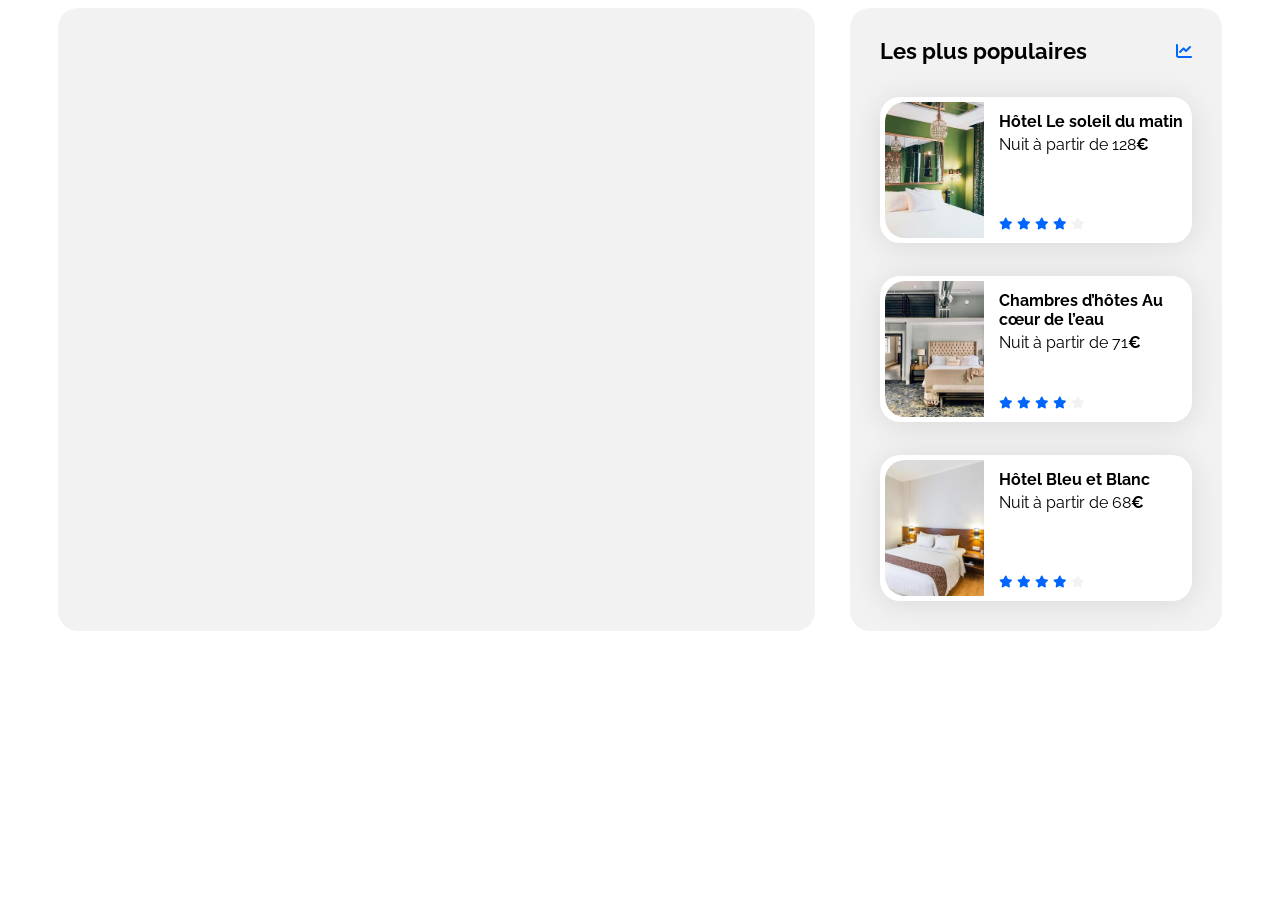
==== index.html @ 9520bedd "version_0 : fichiers de bases" ====
<!DOCTYPE html>
<html lang="fr">

<head>
    <meta charset="UTF-8">
    <meta name="viewport" content="width=device-width, initial-scale=1.0">
    <title>Booki</title>
    <link rel="preconnect" href="https://fonts.googleapis.com">
    <link rel="preconnect" href="https://fonts.gstatic.com" crossorigin>
    <link href="https://fonts.googleapis.com/css2?family=Raleway:wght@400;500;700&display=swap" rel="stylesheet">
    <link rel="stylesheet" href="https://cdnjs.cloudflare.com/ajax/libs/font-awesome/6.2.1/css/all.min.css"
        integrity="sha512-MV7K8+y+gLIBoVD59lQIYicR65iaqukzvf/nwasF0nqhPay5w/9lJmVM2hMDcnK1OnMGCdVK+iQrJ7lzPJQd1w=="
        crossorigin="anonymous" referrerpolicy="no-referrer" />
    <link rel="stylesheet" href="./css/style.css">
</head>

<body>
    <div class="main-container">
        <header></header>
        <main>
            <div class="hebergements-and-populaires">
                <section class="hebergements">

                </section>
                <section class="populaires">
                    <div class="populaires-title">
                        <h2 class="section-title">Les plus populaires</h2>
                        <i class="fa-solid fa-chart-line" aria-hidden="true"></i>
                    </div>
                    <div class="populaires-cards">
                        <a href="#">
                            <article class="card">
                                <img src="./images/hebergements/emile-guillemot.jpg" alt="Image de la chambre d'hôtel montrant un lit">
                                <div class="card-content">
                                    <div class="card-txt">
                                        <h3 class="card-title">Hôtel Le soleil du matin</h3>
                                        <p class="card-subtitle">Nuit à partir de 128<span class="euro">€</span></p>
                                    </div>
                                    <div class="card-rating">
                                        <i class="fa-xs fa-solid fa-star" aria-hidden="true"></i>
                                        <i class="fa-xs fa-solid fa-star" aria-hidden="true"></i>
                                        <i class="fa-xs fa-solid fa-star" aria-hidden="true"></i>
                                        <i class="fa-xs fa-solid fa-star" aria-hidden="true"></i>
                                        <i class="fa-xs fa-solid fa-star neutral-star" aria-hidden="true"></i>
                                        <span class="sr-only">Note de 4 sur 5</span>
                                    </div>
                                </div>
                            </article>
                        </a>
                        <a href="#">
                            <article class="card">
                                <img src="./images/hebergements/aw-creative.jpg" alt="Image de la chambre d'hôtel montrant un lit">
                                <div class="card-content">
                                    <div class="card-txt">
                                        <h3 class="card-title">Chambres d’hôtes Au cœur de l’eau</h3>
                                        <p class="card-subtitle">Nuit à partir de 71<span class="euro">€</span></p>
                                    </div>
                                    <div class="card-rating">
                                        <i class="fa-xs fa-solid fa-star" aria-hidden="true"></i>
                                        <i class="fa-xs fa-solid fa-star" aria-hidden="true"></i>
                                        <i class="fa-xs fa-solid fa-star" aria-hidden="true"></i>
                                        <i class="fa-xs fa-solid fa-star" aria-hidden="true"></i>
                                        <i class="fa-xs fa-solid fa-star neutral-star" aria-hidden="true"></i>
                                        <span class="sr-only">Note de 4 sur 5</span>
                                    </div>
                                </div>
                            </article>
                        </a>
                        <a href="#">
                            <article class="card">
                                <img src="./images/hebergements/febrian-zakaria2.jpg" alt="Image de la chambre d'hôtel montrant un lit">
                                <div class="card-content">
                                    <div class="card-txt">
                                        <h3 class="card-title">Hôtel Bleu et Blanc</h3>
                                        <p class="card-subtitle">Nuit à partir de 68<span class="euro">€</span></p>
                                    </div>
                                    <div class="card-rating">
                                        <i class="fa-xs fa-solid fa-star" aria-hidden="true"></i>
                                        <i class="fa-xs fa-solid fa-star" aria-hidden="true"></i>
                                        <i class="fa-xs fa-solid fa-star" aria-hidden="true"></i>
                                        <i class="fa-xs fa-solid fa-star" aria-hidden="true"></i>
                                        <i class="fa-xs fa-solid fa-star neutral-star" aria-hidden="true"></i>
                                        <span class="sr-only">Note de 4 sur 5</span>
                                    </div>
                                </div>
                            </article>
                        </a>
                    </div>
                </section>
            </div>
        </main>
        <footer></footer>
    </div>
</body>

</html>
---- css/style.css ----
/****** General ***********/
* {
    font-family: 'Raleway', sans-serif;
}

:root {
    --main-color: #0065FC;
    --main-bg-color: #F2F2F2;
    --filter-bg-color: #DEEBFF;
}

.fa-solid {
    color: var(--main-color);
}

body {
    display: flex;
    justify-content: center;
}

.main-container {
    width: 100%;
    max-width: 1440px;
    padding: 0 50px;
    box-sizing: border-box;
}

a {
    color: inherit;
    text-decoration: none;
}

.section-title {
    margin: 0;
    font-size: 22px;
}

.card {
    background-color: white;
    border-radius: 20px;
    padding: 5px;
    filter: drop-shadow(0px 3px 15px rgba(0, 0, 0, 0.1));
}

.card img {
    object-fit: cover;
}

.card-title {
    font-size: 16px;
}

.euro {
    font-weight: 700;
}

.neutral-star {
    color: var(--main-bg-color)
}

/****** Hebergements And Populaires ***********/
.hebergements-and-populaires {
    display: flex;
    justify-content: space-between;
}

.hebergements-and-populaires section {
    background-color: var(--main-bg-color);
    border-radius: 20px;
    padding: 30px;
    box-sizing: border-box;
}

/****** Hebergements ***********/
.hebergements {
    width: 65%;
}

/****** Populaires ***********/
.populaires {
    width: 32%;
}

.populaires-title {
    display: flex;
    justify-content: space-between;
    align-items: center;
}

.populaires-cards .card {
    display: flex;
    margin-top: 33px;
}

.populaires-cards img {
    width: 33%;
    height: 136px;
    border-top-left-radius: 20px;
    border-bottom-left-radius: 20px;
}

.populaires-cards .card-content {
    width: 67%;
    padding-left: 15px;
    display: flex;
    flex-direction: column;
    justify-content: space-between;
    box-sizing: border-box;
}

.populaires-cards .card-title {
    margin-top: 10px;
    margin-bottom: 4px;
}

.populaires-cards .card-subtitle {
    margin: 0;
}

.populaires-cards .card-rating {
    margin-bottom: 5px;
}




/* Le code ci-dessous correspond à la version responsive uniquement */

/****** Media queries ***********/
/* Medium devices (tablets, less/equal than 1024px) */
@media (max-width: 1024px) {
    .hebergements-and-populaires {
        flex-direction: column;
    }

    .hebergements {
        width: 100%;
    }

    .populaires {
        width: 100%;
        margin-top: 50px;
    }

    .populaires-cards {
        display: flex;
        flex-direction: row;
        justify-content: space-between;
    }

    .populaires-cards a {
        width: 30%;
    }

    .populaires-cards .card-title {
        font-size: 14px;
    }

    .populaires-cards .card-subtitle {
        font-size: 13px;
    }
}

/* Small devices (phones, less than 768px) */
@media (max-width: 767.98px) {
    /* ... */
}
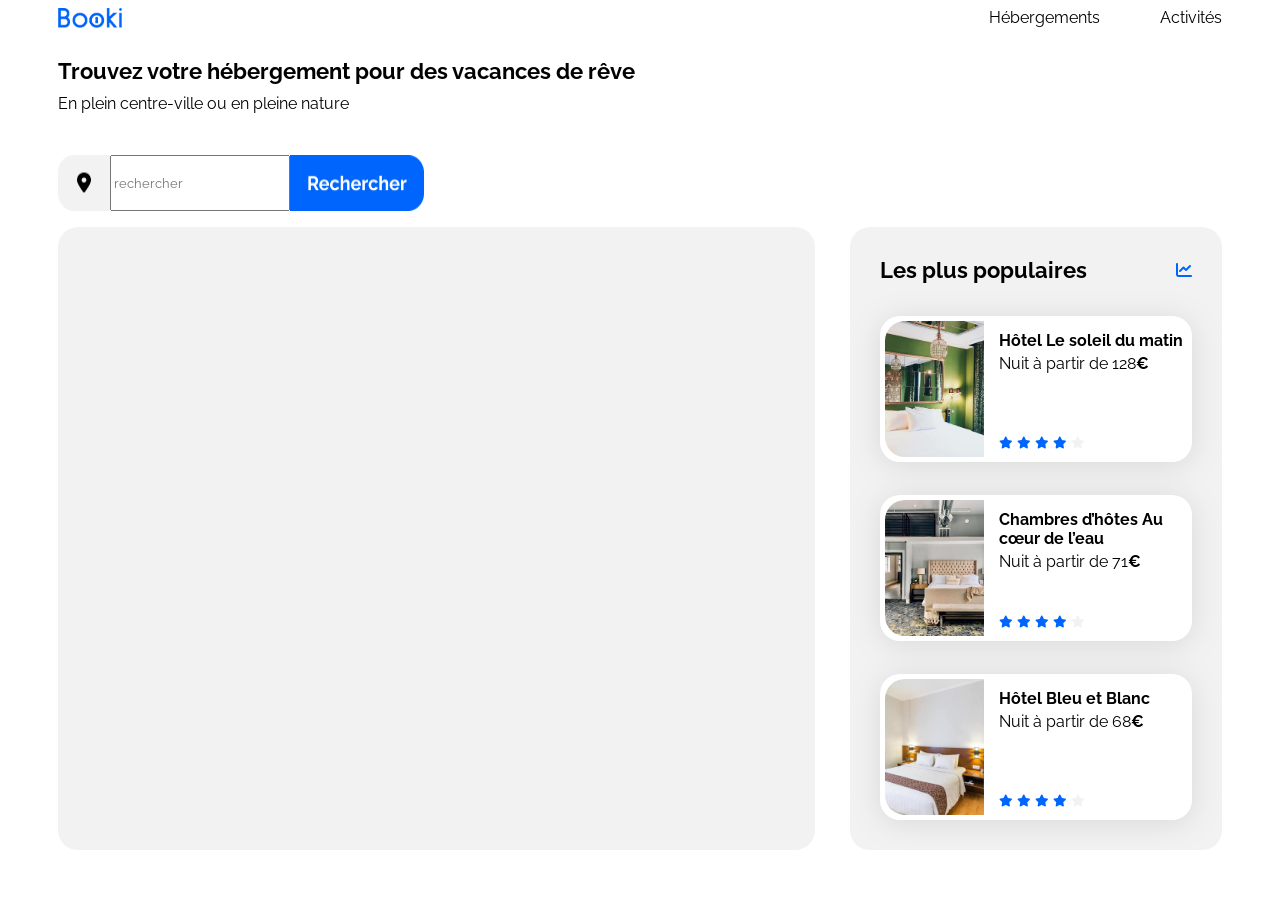
==== commit d1cd33e9: "Fin étape 4" ====
--- a/index.html
+++ b/index.html
@@ -16,7 +16,35 @@
 
 <body>
     <div class="main-container">
-        <header></header>
+        <header>
+            <div class="container_header">
+                <div class = "container_header_logo_text">
+                    <img src="images/logo/Booki.png" alt="logo_booki" class = "logo_header container_header" >
+                        <div class = "container_header_text">
+                            <h2 class = "header_title">
+                            <p class = "section-title">Trouvez votre hébergement pour des vacances de rêve</p>
+                            </h2>
+                            <p>En plein centre-ville ou en pleine nature</p>
+                        </div>
+                        <div>
+                             <form method="get" action="">
+                                <p class = "research_container">
+                                    <img src ="images/assets/Group 15.png" alt = "pin"><input type="text" name = "Localisation" placeholder="rechercher" class = "reseach_text"><img src ="images/assets/research_Desktop.png" alt = "research_desktop">
+                                </p>
+                            </form>
+                        </div>
+                </div>
+                <div class="container_header_button">
+                    <a href="Hébergements.html" class = "button_header">Hébergements</a>
+                    <a href="Activités.html" class = "button_header">Activités</a>
+                </div>
+            </div>
+            <div>
+
+
+            </div>
+            
+        </header>
         <main>
             <div class="hebergements-and-populaires">
                 <section class="hebergements">
--- a/css/style.css
+++ b/css/style.css
@@ -58,6 +58,63 @@
     color: var(--main-bg-color)
 }
 
+
+/****** Header ***********/
+
+.logo_header {
+  width: 4em;/* Taille logo*/
+}
+
+.container_header{
+    display: flex;
+    justify-content: space-between;
+}
+
+
+.container_header_logo_text{
+    display: flex;
+    flex-direction: column;
+    gap : 10px; /* écart */
+}
+
+.header_title{
+    margin-bottom: -6px; /* Réduire la marge*/
+}
+
+.reseach_text{
+    height: 50px;
+}
+
+.research_container{
+    display: flex;
+    align-content: center;
+}
+
+
+.container_header_text{
+    display: flex;
+    flex-direction: column;
+}
+
+.container_header_button{
+    display: flex;
+    gap: 60px; /* écart */
+}
+
+.button_header{
+    font-size: 1em; /* Taille police */
+}
+
+
+
+.button_header:hover{
+    text-decoration: overline;   /* surligne*/
+    text-decoration-thickness: 2px; /* taille de la ligne */
+    color: #0065FC; /* couleur */
+}
+
+
+
 /****** Hebergements And Populaires ***********/
 .hebergements-and-populaires {
     display: flex;
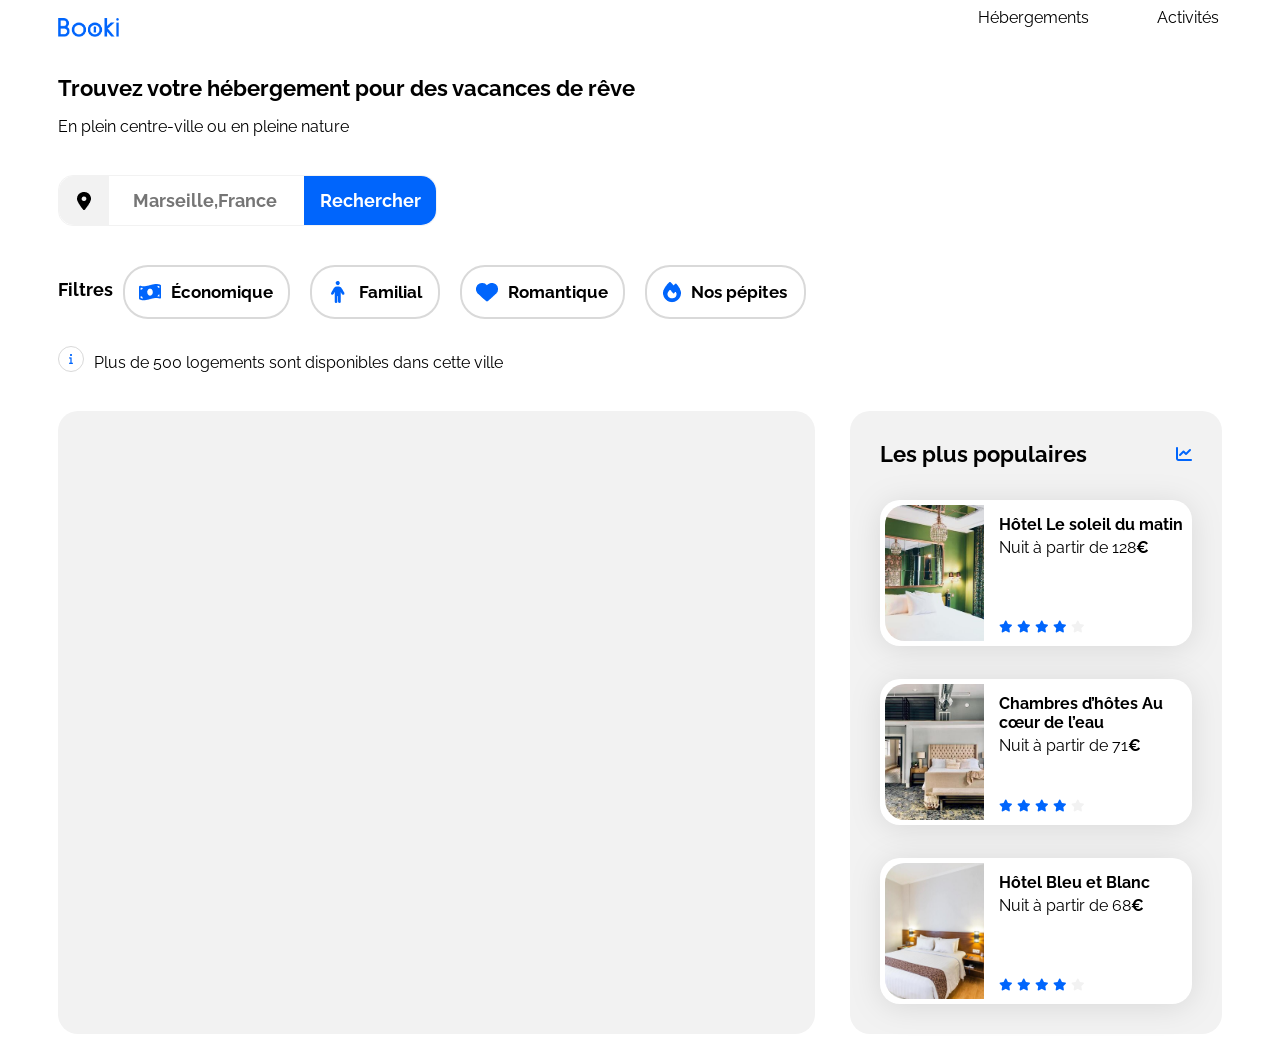
==== commit 736012a4: "Etape 5+ refait au propre" ====
--- a/index.html
+++ b/index.html
@@ -18,33 +18,65 @@
     <div class="main-container">
         <header>
             <div class="container_header">
-                <div class = "container_header_logo_text">
-                    <img src="images/logo/Booki.png" alt="logo_booki" class = "logo_header container_header" >
-                        <div class = "container_header_text">
-                            <h2 class = "header_title">
-                            <p class = "section-title">Trouvez votre hébergement pour des vacances de rêve</p>
-                            </h2>
-                            <p>En plein centre-ville ou en pleine nature</p>
-                        </div>
-                        <div>
-                             <form method="get" action="">
-                                <p class = "research_container">
-                                    <img src ="images/assets/Group 15.png" alt = "pin"><input type="text" name = "Localisation" placeholder="rechercher" class = "reseach_text"><img src ="images/assets/research_Desktop.png" alt = "research_desktop">
-                                </p>
-                            </form>
-                        </div>
+                <div class = "logo_container">
+                    <img src="images/logo/Booki.png" alt="logo_booki" class = "logo_header" > 
                 </div>
-                <div class="container_header_button">
+                <div class = "container_header_button">
                     <a href="Hébergements.html" class = "button_header">Hébergements</a>
                     <a href="Activités.html" class = "button_header">Activités</a>
                 </div>
             </div>
-            <div>
+        </header>
+        <infogroup class = "container_infogroup">
+            <div class ="container_headine">
+                <p class ="headline_title">Trouvez votre hébergement pour des vacances de rêve</p>
+                <p class = "headline_subtitle">En plein centre-ville ou en pleine nature</p>
+            </div>
+            <div class = "container_search_bar" >
+                <div class = "pin_map">
+                    <img src = "images/assets/Vector.png" alt ="pin">
+                </div>
+                <div>
+                    <form method="get" action="">
+                        <p >
+                            <input type="text" name = "Localisation" placeholder="Marseille,France" class = "research_container">
+                        </p>
+                    </form>
+                </div>
+                <div class = "research_button">
+                        <p class="research_button_text">Rechercher</p>
+                </div>
+
+            </div>
+            <div class = "container_filter_bar">
+                <p class="filter_text">Filtres</p>
+                <div class="filter_economic">
+                    <img src = "images/assets/Cash.png" alt = "Cash">
+                    <p class="filter_economic_text">Économique</p>
+                </div>
+                <div class="filter_family">
+                    <img src ="images/assets/Family.png" alt =Family>
+                    <p class="filter_family_text">Familial</p>
+                </div>
+                <div class="filter_romantic">
+                    <img src ="images/assets/Romantic.png" alt =Romantic>
+                    <p class="filter_romantic_text">Romantique</p>
+                </div>
+                <div class="filter_hype">
+                    <img src ="images/assets/Hype.png" alt =Hype>
+                    <p class="filter_hype_text">Nos pépites</p>
+                </div>
 
 
             </div>
-            
-        </header>
+            <div class="container_infobar">
+                <div class="border_info">
+                    <img src ="images/assets/Info.png" alt = "info" class = "border_info_I">
+                </div>
+                <p class="align_info_text">Plus de 500 logements sont disponibles dans cette ville</p>
+            </div>
+        </infogroup>
+
         <main>
             <div class="hebergements-and-populaires">
                 <section class="hebergements">
--- a/css/style.css
+++ b/css/style.css
@@ -1,6 +1,6 @@
 /****** General ***********/
 * {
-    font-family: 'Raleway', sans-serif;
+    font-family: 'Raleway', sans-serif ;
 }
 
 :root {
@@ -54,6 +54,7 @@
     font-weight: 700;
 }
 
+
 .neutral-star {
     color: var(--main-bg-color)
 }
@@ -61,9 +62,18 @@
 
 /****** Header ***********/
 
-.logo_header {
-  width: 4em;/* Taille logo*/
-}
+.logo_header {           /* Taille logo*/
+  width: 61.09px;
+  height: 19px;
+}
+
+.logo_container{
+
+    margin-top: 10px;
+    margin-right: 50px;
+    margin-bottom: 30px ;
+}
+
 
 .container_header{
     display: flex;
@@ -71,47 +81,285 @@
 }
 
 
-.container_header_logo_text{
-    display: flex;
-    flex-direction: column;
-    gap : 10px; /* écart */
-}
-
-.header_title{
-    margin-bottom: -6px; /* Réduire la marge*/
-}
-
-.reseach_text{
-    height: 50px;
-}
-
-.research_container{
-    display: flex;
-    align-content: center;
-}
-
-
-.container_header_text{
-    display: flex;
-    flex-direction: column;
-}
-
 .container_header_button{
     display: flex;
-    gap: 60px; /* écart */
+    width: 244px;
+    height: 35px;
+    gap : 68px; /* écart */
 }
 
 .button_header{
     font-size: 1em; /* Taille police */
 }
-
-
 
 .button_header:hover{
     text-decoration: overline;   /* surligne*/
     text-decoration-thickness: 2px; /* taille de la ligne */
     color: #0065FC; /* couleur */
 }
+
+
+/****** infogroup***********/
+
+.container_infogroup{
+    display: flex;
+    flex-direction: column;
+    height: 340px; /* changé pour correspondre à la maquette*/
+    gap :35px;
+}
+
+
+/****** infogroup_headline***********/
+
+.container_headine{
+    display: flex;
+    flex-direction: column;
+    gap : 8px
+}
+
+.headline_title{
+    font-size: 22px;
+    font-weight: bold;
+    margin-top: 4px;
+    margin-bottom: 4px;
+}
+.headline_subtitle{
+    font-size: 16px ;
+    margin-top: 4px;
+    margin-bottom: 4px;
+}
+
+/****** infogroup_search_bar***********/
+
+
+
+.container_search_bar{
+    display: flex;
+    justify-content: space-between;
+    align-items: center;
+    width: 377px;
+    height: 49px;
+    border-radius: 15px;
+    border: 1px solid #F2F2F2;
+}
+
+.pin_map{
+    display: flex;
+    justify-content: center;
+    align-items: center;
+    width: 50px;
+    height: 49px;
+    border-top-left-radius : 15px ;
+    border-bottom-left-radius: 15px;
+    background-color: #F2F2F2;
+}
+
+
+.research_button{
+    display: flex;
+    justify-content: center;
+    align-items: center;
+    width: 132px;
+    height: 49px;
+    border-top-right-radius: 15px;
+    border-bottom-right-radius: 15px;
+    background-color: #0065FC;
+    gap: 10px;
+}
+
+.research_button_text{
+    width: 100px;
+    height: 21px;
+    font-size: 18px;
+    font-weight: bold;
+    color: #FFFFFF;
+}
+
+.research_container{ /* Pour tout aligner*/
+    display: flex;
+    align-content: center;
+    width: 147px;
+    height: 21px;
+    font-size: 18px ;
+    font-weight: 700;
+    border: none;
+    outline: none;
+    box-shadow: none;
+}
+
+/****** infogroup_filter_bar***********/
+
+.container_filter_bar{
+    display: flex;
+    width: 758px;
+    height: 50px;
+
+}
+
+.filter_text{
+    font-size: 18px;
+    font-weight: 700;
+}
+
+
+/****** infogroup_eco_button***********/
+
+
+
+.filter_economic{
+    display: flex;
+    justify-content: center;
+    align-items: center;
+    height: 50px;
+    width: 173px;
+    border : 2px solid #D9D9D9;
+    margin-top: 4px;
+    margin-right: 10px;
+    margin-top: 4px;
+    margin-left: 10px;
+    border-radius: 25px;
+    gap: 10px;
+
+}
+
+.filter_economic:hover{
+    background-color: #DEEBFF;
+}
+
+.filter_economic_text{
+    height: 20px;
+    width: 103px;
+    font-size: 17px;
+    font-weight: 700;
+}
+
+
+/****** infogroup_family_button***********/
+
+
+
+.filter_family{
+    display: flex;
+    justify-content: center;
+    align-items: center;
+    height: 50px;
+    width: 134px;
+    border : 2px solid #D9D9D9;
+    margin-top: 4px;
+    margin-right: 10px;
+    margin-top: 4px;
+    margin-left: 10px;
+    border-radius: 25px;
+    gap: 10px;
+
+}
+
+.filter_family:hover{
+    background-color: #DEEBFF;
+}
+
+.filter_family_text{
+    height: 20px;
+    width: 64px;
+    font-size: 17px;
+    font-weight: 700;
+}
+
+
+/****** infogroup_Romantic_button***********/
+
+
+
+.filter_romantic{
+    display: flex;
+    justify-content: center;
+    align-items: center;
+    height: 50px;
+    width: 170px;
+    border : 2px solid #D9D9D9;
+    margin-top: 4px;
+    margin-right: 10px;
+    margin-top: 4px;
+    margin-left: 10px;
+    border-radius: 25px;
+    gap: 10px;
+
+}
+
+.filter_romantic:hover{
+    background-color: #DEEBFF;
+}
+
+.filter_romantic_text{
+    height: 20px;
+    width: 100px;
+    font-size: 17px;
+    font-weight: 700;
+}
+
+
+/****** infogroup_hype_button***********/
+
+
+.filter_hype{
+    display: flex;
+    justify-content: center;
+    align-items: center;
+    height: 50px;
+    width: 167px;
+    border : 2px solid #D9D9D9;
+    margin-top: 4px;
+    margin-right: 10px;
+    margin-top: 4px;
+    margin-left: 10px;
+    border-radius: 25px;
+    gap: 10px;
+
+}
+
+.filter_hype:hover{
+    background-color: #DEEBFF;
+}
+
+.filter_hype_text{
+    height: 20px;
+    width: 97px;
+    font-size: 17px;
+    font-weight: 700;
+}
+
+/****** infogroup_infobar***********/
+
+.container_infobar{
+    display: flex;
+    align-content: center;
+    height: 24px;
+    gap: 10px;
+}
+
+.border_info{
+    display: flex;
+    justify-content: center;
+    align-items: center;
+    height: 24px;
+    width: 24px;
+    border: 1px solid #D9D9D9 ;
+    border-radius : 50% ;
+    color: #0065FC;
+}
+
+.border_info_I{
+    display: flex;
+    height: 10px;
+    width: 4px;
+}
+
+.align_info_text{
+    display: flex;
+    align-items: center;
+    font-size: 16px;
+}
+
 
 
 
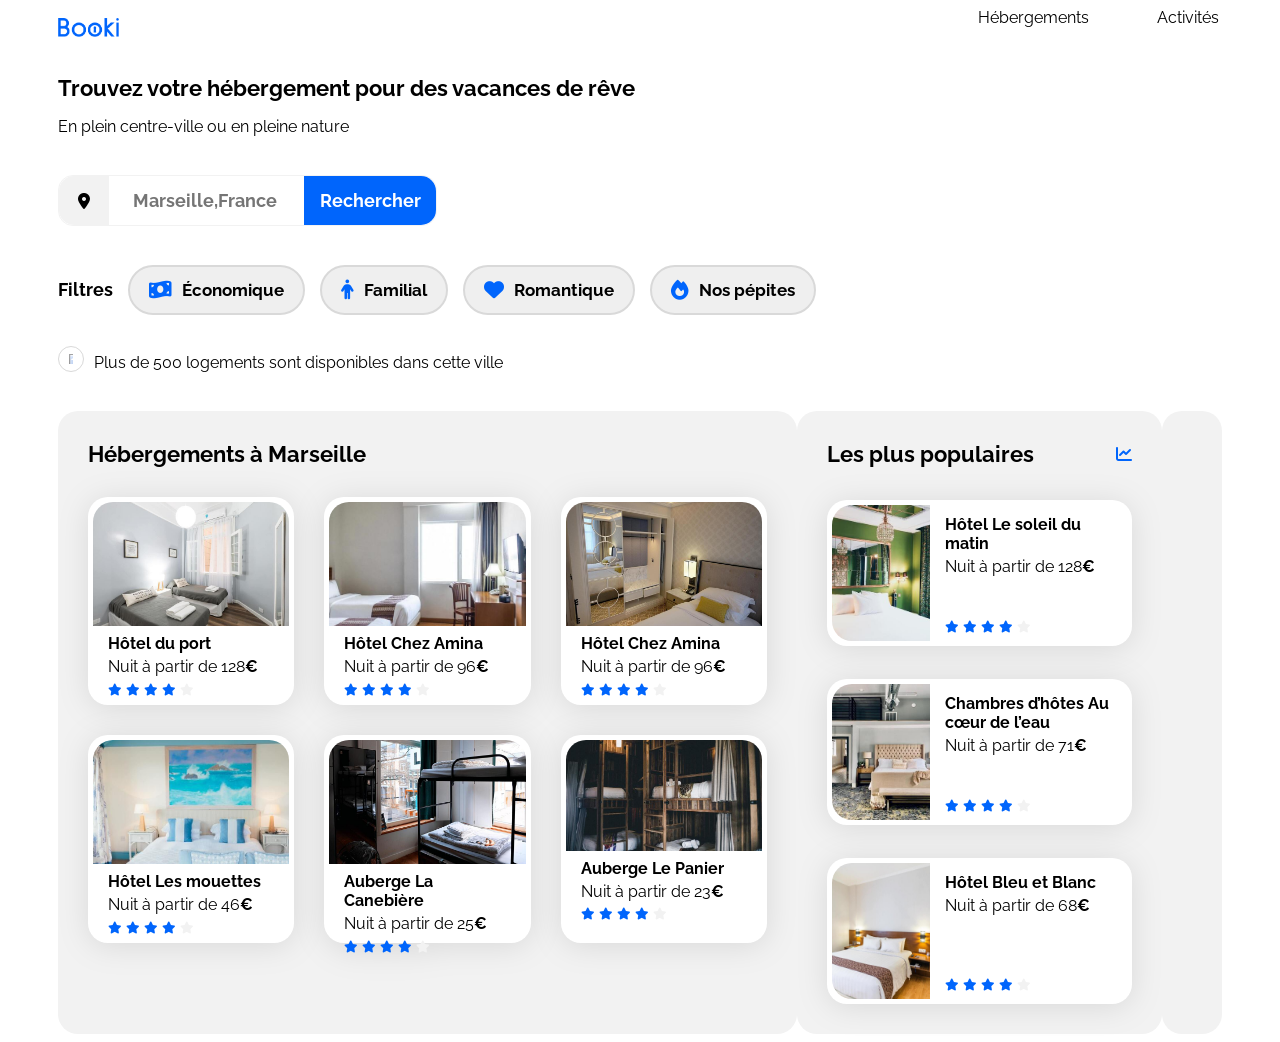
==== commit 20009187: "Etape7" ====
--- a/index.html
+++ b/index.html
@@ -21,23 +21,23 @@
                 <div class = "logo_container">
                     <img src="images/logo/Booki.png" alt="logo_booki" class = "logo_header" > 
                 </div>
-                <div class = "container_header_button">
-                    <a href="Hébergements.html" class = "button_header">Hébergements</a>
-                    <a href="Activités.html" class = "button_header">Activités</a>
-                </div>
+                <nav class = "container_header_button">
+                    <a href="#" class = "button_header">Hébergements</a>
+                    <a href="#" class = "button_header">Activités</a>
+                </nav>
             </div>
         </header>
-        <infogroup class = "container_infogroup">
+        <div class = "container_infogroup">
             <div class ="container_headine">
                 <p class ="headline_title">Trouvez votre hébergement pour des vacances de rêve</p>
                 <p class = "headline_subtitle">En plein centre-ville ou en pleine nature</p>
             </div>
             <div class = "container_search_bar" >
                 <div class = "pin_map">
-                    <img src = "images/assets/Vector.png" alt ="pin">
+                    <i class="fa-solid fa-location-dot pin"></i>
                 </div>
                 <div>
-                    <form method="get" action="">
+                    <form method="get" action="#">
                         <p >
                             <input type="text" name = "Localisation" placeholder="Marseille,France" class = "research_container">
                         </p>
@@ -48,39 +48,155 @@
                 </div>
 
             </div>
-            <div class = "container_filter_bar">
-                <p class="filter_text">Filtres</p>
-                <div class="filter_economic">
-                    <img src = "images/assets/Cash.png" alt = "Cash">
-                    <p class="filter_economic_text">Économique</p>
-                </div>
-                <div class="filter_family">
-                    <img src ="images/assets/Family.png" alt =Family>
-                    <p class="filter_family_text">Familial</p>
-                </div>
-                <div class="filter_romantic">
-                    <img src ="images/assets/Romantic.png" alt =Romantic>
-                    <p class="filter_romantic_text">Romantique</p>
-                </div>
-                <div class="filter_hype">
-                    <img src ="images/assets/Hype.png" alt =Hype>
-                    <p class="filter_hype_text">Nos pépites</p>
-                </div>
-
-
-            </div>
+            <ul class = "container_filter_bar">
+                <li><p class="filter_text">Filtres</p></li>
+                <li>
+                    <button class="filter_button">
+                        <i class="fa-solid fa-money-bill-wave filter_logo"></i>
+                        <span class="filter_font_size">Économique</span>
+                    </button>
+                </li>
+                <li>
+                    <button class="filter_button">
+                        <i class="fa-solid fa-person filter_logo"></i>
+                        <span class="filter_font_size">Familial</span>
+                    </button>  
+                </li>
+                <li>
+                    <button class="filter_button">
+                        <i class="fa-solid fa-heart filter_logo"></i>
+                        <span class="filter_font_size">Romantique</span>
+                    </button>
+                </li>
+                <li>
+                    <button class="filter_button">
+                        <i class="fa-solid fa-fire filter_logo"></i>
+                        <span class="filter_font_size">Nos pépites</span>
+                    </button>
+                </li>
+
+
+
+            </ul>
             <div class="container_infobar">
                 <div class="border_info">
                     <img src ="images/assets/Info.png" alt = "info" class = "border_info_I">
                 </div>
                 <p class="align_info_text">Plus de 500 logements sont disponibles dans cette ville</p>
             </div>
-        </infogroup>
+        </div>
 
         <main>
             <div class="hebergements-and-populaires">
                 <section class="hebergements">
-
+                    <h2 class="section-title">Hébergements à Marseille</h2>
+                    <div class="hebergements-cards">
+                        <a href="">
+                            <article class="card">
+                                <img src="./images/hebergements/fred-kleber.jpg" alt="hôtel du port">
+                                <div class="card-content">
+                                    <h3 class="card-title">Hôtel du port</h3>
+                                    <p class="card-subtitle">Nuit à partir de 128<span class="euro">€</span></p>
+                                    <div class="card-rating">
+                                        <i class="fa-xs fa-solid fa-star" aria-hidden="true"></i>
+                                        <i class="fa-xs fa-solid fa-star" aria-hidden="true"></i>
+                                        <i class="fa-xs fa-solid fa-star" aria-hidden="true"></i>
+                                        <i class="fa-xs fa-solid fa-star" aria-hidden="true"></i>
+                                        <i class="fa-xs fa-solid fa-star neutral-star" aria-hidden="true"></i>
+                                        <span class="sr-only">Note de 4 sur 5</span>
+                                    </div>        
+                                </div>
+                            </article>
+                        </a>
+                        <a href="">
+                            <article class="card">
+                                <img src="./images/hebergements/febrian-zakaria.jpg" alt="Hôtel Chez Amina">
+                                <div class="card-content">
+                                    <h3 class="card-title">Hôtel Chez Amina</h3>
+                                    <p class="card-subtitle">Nuit à partir de 96<span class="euro">€</span></p>
+                                    <div class="card-rating">
+                                        <i class="fa-xs fa-solid fa-star" aria-hidden="true"></i>
+                                        <i class="fa-xs fa-solid fa-star" aria-hidden="true"></i>
+                                        <i class="fa-xs fa-solid fa-star" aria-hidden="true"></i>
+                                        <i class="fa-xs fa-solid fa-star" aria-hidden="true"></i>
+                                        <i class="fa-xs fa-solid fa-star neutral-star" aria-hidden="true"></i>
+                                        <span class="sr-only">Note de 4 sur 5</span>
+                                    </div>        
+                                </div>
+                            </article>
+                        </a>
+                        <a href="">
+                            <article class="card">
+                                <img src="./images/hebergements/reisetopia.jpg" alt="Hôtel Les mouettes">
+                                    <div class="card-content">
+                                    <h3 class="card-title">Hôtel Chez Amina</h3>
+                                    <p class="card-subtitle">Nuit à partir de 96<span class="euro">€</span></p>
+                                    <div class="card-rating">
+                                        <i class="fa-xs fa-solid fa-star" aria-hidden="true"></i>
+                                        <i class="fa-xs fa-solid fa-star" aria-hidden="true"></i>
+                                        <i class="fa-xs fa-solid fa-star" aria-hidden="true"></i>
+                                        <i class="fa-xs fa-solid fa-star" aria-hidden="true"></i>
+                                        <i class="fa-xs fa-solid fa-star neutral-star" aria-hidden="true"></i>
+                                        <span class="sr-only">Note de 4 sur 5</span>
+                                    </div>        
+                                </div>
+
+                            </article>
+                        </a>
+                        <a href="">
+                            <article class="card">
+                                <img src="./images/hebergements/annie-spratt.jpg" alt="Hôtel de la mer">
+                                <div class="card-content">
+                                    <h3 class="card-title">Hôtel Les mouettes</h3>
+                                    <p class="card-subtitle">Nuit à partir de 46<span class="euro">€</span></p>
+                                    <div class="card-rating">
+                                        <i class="fa-xs fa-solid fa-star" aria-hidden="true"></i>
+                                        <i class="fa-xs fa-solid fa-star" aria-hidden="true"></i>
+                                        <i class="fa-xs fa-solid fa-star" aria-hidden="true"></i>
+                                        <i class="fa-xs fa-solid fa-star" aria-hidden="true"></i>
+                                        <i class="fa-xs fa-solid fa-star neutral-star" aria-hidden="true"></i>
+                                        <span class="sr-only">Note de 4 sur 5</span>
+                                    </div>        
+                                </div>
+                            </article>
+                        </a>
+                         <a href="">
+                            <article class="card">
+                                <img src="./images/hebergements/marcus-loke.jpg" alt="Auberge La Canebière">
+                                <div class="card-content">
+                                    <h3 class="card-title">Auberge La Canebière</h3>
+                                    <p class="card-subtitle">Nuit à partir de 25<span class="euro">€</span></p>
+                                    <div class="card-rating">
+                                        <i class="fa-xs fa-solid fa-star" aria-hidden="true"></i>
+                                        <i class="fa-xs fa-solid fa-star" aria-hidden="true"></i>
+                                        <i class="fa-xs fa-solid fa-star" aria-hidden="true"></i>
+                                        <i class="fa-xs fa-solid fa-star" aria-hidden="true"></i>
+                                        <i class="fa-xs fa-solid fa-star neutral-star" aria-hidden="true"></i>
+                                        <span class="sr-only">Note de 4 sur 5</span>
+                                    </div>        
+                                </div>
+                            </article>
+                        </a>
+                        <a href="">
+                            <article class="card">
+                                <img src="./images/hebergements/nicate-lee.jpg" alt="Auberge Le Panier">
+                                <div class="card-content">
+                                    <h3 class="card-title">Auberge Le Panier</h3>
+                                    <p class="card-subtitle">Nuit à partir de 23<span class="euro">€</span></p>
+                                    <div class="card-rating">
+                                        <i class="fa-xs fa-solid fa-star" aria-hidden="true"></i>
+                                        <i class="fa-xs fa-solid fa-star" aria-hidden="true"></i>
+                                        <i class="fa-xs fa-solid fa-star" aria-hidden="true"></i>
+                                        <i class="fa-xs fa-solid fa-star" aria-hidden="true"></i>
+                                        <i class="fa-xs fa-solid fa-star neutral-star" aria-hidden="true"></i>
+                                        <span class="sr-only">Note de 4 sur 5</span>
+                                    </div>        
+                                </div>
+
+                            </article>
+                        </a>
+                    </div>
+                    <a href="#"><h3>Afficher plus</h3></a>
                 </section>
                 <section class="populaires">
                     <div class="populaires-title">
@@ -147,6 +263,9 @@
                         </a>
                     </div>
                 </section>
+                <section>
+                    
+                </section>
             </div>
         </main>
         <footer></footer>
--- a/css/style.css
+++ b/css/style.css
@@ -40,6 +40,8 @@
     border-radius: 20px;
     padding: 5px;
     filter: drop-shadow(0px 3px 15px rgba(0, 0, 0, 0.1));
+    box-sizing: border-box;
+
 }
 
 .card img {
@@ -154,6 +156,9 @@
     background-color: #F2F2F2;
 }
 
+.pin{
+    color: black;
+}
 
 .research_button{
     display: flex;
@@ -191,8 +196,12 @@
 
 .container_filter_bar{
     display: flex;
+    list-style: none;
+    margin: 0;          /*De base, margin est à 40px*/
+    padding: 0;         /*De base, padding est à 40px*/
     width: 758px;
     height: 50px;
+    gap: 15px;
 
 }
 
@@ -202,131 +211,35 @@
 }
 
 
-/****** infogroup_eco_button***********/
-
-
-
-.filter_economic{
-    display: flex;
+.filter_logo{
+    font-size: 1.5em;
+}
+
+.filter_font_size{
+    font-size: 17px;
+    font-weight: 700;
+}
+
+.filter_button{
+    display: inline-flex; /*adapter la taille au contenu*/
+    height: 50px;
     justify-content: center;
     align-items: center;
-    height: 50px;
-    width: 173px;
+    padding-top: 4px;
+    padding-right: 19px;
+    padding-bottom: 4px;
+    padding-left: 19px;
+    border-radius: 25px;
     border : 2px solid #D9D9D9;
     margin-top: 4px;
-    margin-right: 10px;
-    margin-top: 4px;
-    margin-left: 10px;
-    border-radius: 25px;
     gap: 10px;
 
 }
 
-.filter_economic:hover{
+.filter_button:hover{
     background-color: #DEEBFF;
 }
 
-.filter_economic_text{
-    height: 20px;
-    width: 103px;
-    font-size: 17px;
-    font-weight: 700;
-}
-
-
-/****** infogroup_family_button***********/
-
-
-
-.filter_family{
-    display: flex;
-    justify-content: center;
-    align-items: center;
-    height: 50px;
-    width: 134px;
-    border : 2px solid #D9D9D9;
-    margin-top: 4px;
-    margin-right: 10px;
-    margin-top: 4px;
-    margin-left: 10px;
-    border-radius: 25px;
-    gap: 10px;
-
-}
-
-.filter_family:hover{
-    background-color: #DEEBFF;
-}
-
-.filter_family_text{
-    height: 20px;
-    width: 64px;
-    font-size: 17px;
-    font-weight: 700;
-}
-
-
-/****** infogroup_Romantic_button***********/
-
-
-
-.filter_romantic{
-    display: flex;
-    justify-content: center;
-    align-items: center;
-    height: 50px;
-    width: 170px;
-    border : 2px solid #D9D9D9;
-    margin-top: 4px;
-    margin-right: 10px;
-    margin-top: 4px;
-    margin-left: 10px;
-    border-radius: 25px;
-    gap: 10px;
-
-}
-
-.filter_romantic:hover{
-    background-color: #DEEBFF;
-}
-
-.filter_romantic_text{
-    height: 20px;
-    width: 100px;
-    font-size: 17px;
-    font-weight: 700;
-}
-
-
-/****** infogroup_hype_button***********/
-
-
-.filter_hype{
-    display: flex;
-    justify-content: center;
-    align-items: center;
-    height: 50px;
-    width: 167px;
-    border : 2px solid #D9D9D9;
-    margin-top: 4px;
-    margin-right: 10px;
-    margin-top: 4px;
-    margin-left: 10px;
-    border-radius: 25px;
-    gap: 10px;
-
-}
-
-.filter_hype:hover{
-    background-color: #DEEBFF;
-}
-
-.filter_hype_text{
-    height: 20px;
-    width: 97px;
-    font-size: 17px;
-    font-weight: 700;
-}
 
 /****** infogroup_infobar***********/
 
@@ -378,7 +291,56 @@
 
 /****** Hebergements ***********/
 .hebergements {
+    display: flex;
+    flex-direction: column;
     width: 65%;
+    gap: 30px;
+}
+
+
+.hebergements-cards {
+    display: grid;
+    grid-template-columns: repeat(3, 1fr); /*3colonnes, chaque colonne prend 1 fraction de l'espace dispo*/
+    height: 208px;
+    flex-wrap: wrap;
+    gap: 30px;
+}
+
+.hebergements-cards .card {
+    width : 100%;  /****** taille des cartes ***********/
+    height: 208px;
+    max-height: 100%;
+    display: flex;
+    flex-direction: column;
+}
+
+.hebergements-cards img {
+    width: 100%;
+    height: 124px;
+    border-top-left-radius: 20px;
+    border-top-right-radius: 20px;
+}
+
+.hebergements-cards .card-content {
+    display: flex;
+    flex-direction: column;
+    box-sizing: border-box;
+    height: 100%;
+    margin-left: 15px;
+    margin-right: 15px;
+    gap: 4px;
+}
+
+.hebergements-cards .card-title {
+    margin: 8px 0 0 0;/* haut | droite | bas | gauche */
+}
+
+.hebergements-cards .card-subtitle {
+    margin: 0;
+}
+
+.hebergements-cards .card-rating {
+    margin-bottom: 8px;
 }
 
 /****** Populaires ***********/
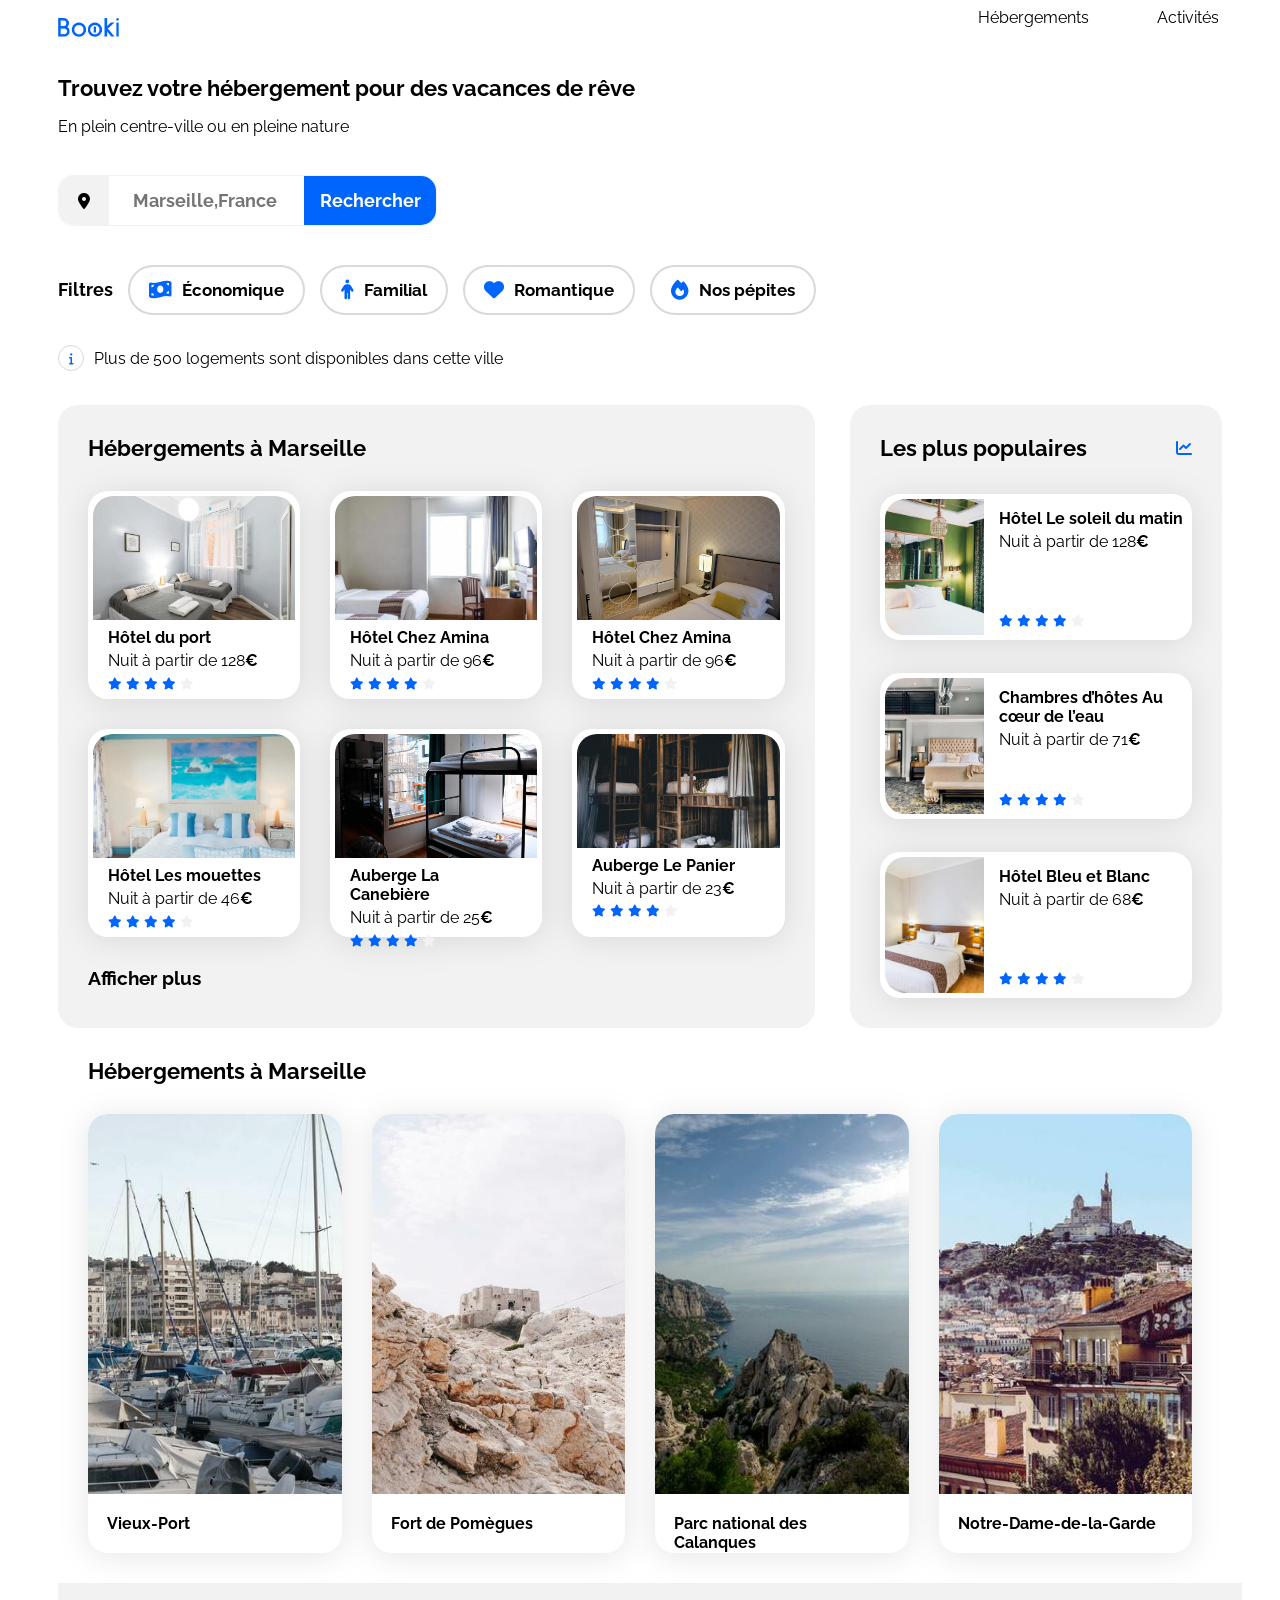
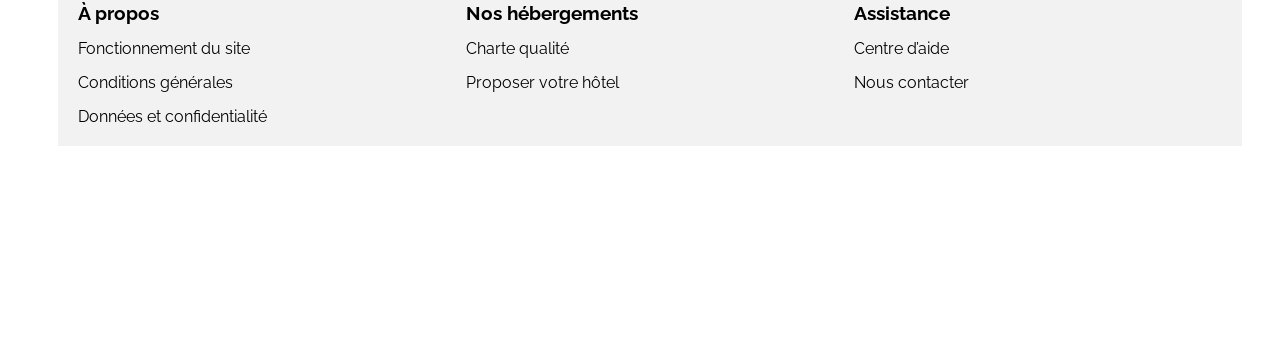
==== commit 8200cff5: "Derniere étape" ====
--- a/index.html
+++ b/index.html
@@ -43,9 +43,10 @@
                         </p>
                     </form>
                 </div>
-                <div class = "research_button">
-                        <p class="research_button_text">Rechercher</p>
-                </div>
+                <button class = "research_button">
+                        <span class="research_button_text">Rechercher</span>
+                        <i class="fa-solid fa-magnifying-glass magnifying_glass"></i>
+                </button>
 
             </div>
             <ul class = "container_filter_bar">
@@ -80,7 +81,7 @@
             </ul>
             <div class="container_infobar">
                 <div class="border_info">
-                    <img src ="images/assets/Info.png" alt = "info" class = "border_info_I">
+                    <i class="fa-solid fa-info fa-xs"></i>
                 </div>
                 <p class="align_info_text">Plus de 500 logements sont disponibles dans cette ville</p>
             </div>
@@ -196,7 +197,7 @@
                             </article>
                         </a>
                     </div>
-                    <a href="#"><h3>Afficher plus</h3></a>
+                    <a href="#"><h3 class ="no-margin">Afficher plus</h3></a>
                 </section>
                 <section class="populaires">
                     <div class="populaires-title">
@@ -263,12 +264,75 @@
                         </a>
                     </div>
                 </section>
-                <section>
-                    
+            </div>
+            <div class="activities-in-Marseille">
+                <h2 class="section-title">Hébergements à Marseille</h2>
+                <section class="activities-cards">
+                    <a href="#">
+                        <article class="card">
+                            <img src="./images/activites/reno-laithienne.jpg" alt="Vieux-Port">
+                            <div class="card-content">
+                                <p class= "euro">Vieux-Port</p>
+                            </div>
+                        </article>
+
+                    </a>
+                    <a href="#">
+                        <article class="card">
+                            <img src="./images/activites/paul-hermann.jpg" alt="Fort de Pomègues">
+                            <div class="card-content">
+                                <p class= "euro">Fort de Pomègues</p>
+                            </div>
+                        </article>
+
+                    </a>
+                    <a href="#">
+                        <article class="card">
+                            <img src="./images/activites/kilyan-sockalingum.jpg" alt="Parc national des Calanques">
+                            <div class="card-content">
+                                <p class= "euro">Parc national des Calanques</p>
+                            </div>
+                        </article>
+
+                    </a>
+                    <a href="#">
+                        <article class="card">
+                            <img src="./images/activites/florian-wehde.jpg" alt="Notre-Dame-de-la-Garde">
+                            <div class="card-content">
+                                <p class= "euro">Notre-Dame-de-la-Garde</p>
+                            </div>
+                        </article>
+
+                    </a>
                 </section>
             </div>
         </main>
-        <footer></footer>
+
+
+        <footer class="footer_container">                
+            <section>
+                <h3 class="footer_titles">À propos</h3>
+                <nav class="footer_nav_list">
+                    <a href="#" class="footer_hyperlink">Fonctionnement du site</a>
+                    <a href="#" class="footer_hyperlink">Conditions générales</a>
+                    <a href="#" class="footer_hyperlink">Données et confidentialité</a>
+                </nav>
+            </section>
+            <section>
+                <h3 class="footer_titles">Nos hébergements</h3>
+                <nav class="footer_nav_list">
+                    <a href="#" class="footer_hyperlink">Charte qualité</a>
+                    <a href="#" class="footer_hyperlink">Proposer votre hôtel</a>
+                </nav>
+            </section>
+            <section>
+                <h3 class="footer_titles">Assistance</h3>
+                <nav class="footer_nav_list">                    
+                    <a href="#" class="footer_hyperlink">Centre d’aide</a>
+                    <a href="#" class="footer_hyperlink">Nous contacter</a>
+                </nav>
+            </section>
+        </footer>
     </div>
 </body>
 
--- a/css/style.css
+++ b/css/style.css
@@ -7,6 +7,8 @@
     --main-color: #0065FC;
     --main-bg-color: #F2F2F2;
     --filter-bg-color: #DEEBFF;
+    --border-color: #D9D9D9;
+    --neutral-color: #FFFFFF;
 }
 
 .fa-solid {
@@ -36,7 +38,7 @@
 }
 
 .card {
-    background-color: white;
+    background-color: var(--neutral-color);
     border-radius: 20px;
     padding: 5px;
     filter: drop-shadow(0px 3px 15px rgba(0, 0, 0, 0.1));
@@ -61,6 +63,9 @@
     color: var(--main-bg-color)
 }
 
+.no-margin{
+    margin: 0;
+}
 
 /****** Header ***********/
 
@@ -97,7 +102,7 @@
 .button_header:hover{
     text-decoration: overline;   /* surligne*/
     text-decoration-thickness: 2px; /* taille de la ligne */
-    color: #0065FC; /* couleur */
+    color: var(--main-color); /* couleur */
 }
 
 
@@ -106,8 +111,9 @@
 .container_infogroup{
     display: flex;
     flex-direction: column;
-    height: 340px; /* changé pour correspondre à la maquette*/
+    height: auto;
     gap :35px;
+    margin-bottom: 35px;  /* écart avec boîte d'hébergement */
 }
 
 
@@ -142,8 +148,13 @@
     width: 377px;
     height: 49px;
     border-radius: 15px;
-    border: 1px solid #F2F2F2;
-}
+    border: 1px solid var(--main-bg-color);
+}
+
+.magnifying_glass{
+    display: none;
+}
+
 
 .pin_map{
     display: flex;
@@ -153,7 +164,7 @@
     height: 49px;
     border-top-left-radius : 15px ;
     border-bottom-left-radius: 15px;
-    background-color: #F2F2F2;
+    background-color: var(--main-bg-color);
 }
 
 .pin{
@@ -168,7 +179,8 @@
     height: 49px;
     border-top-right-radius: 15px;
     border-bottom-right-radius: 15px;
-    background-color: #0065FC;
+    background-color: var(--main-color);
+    border-style: none;
     gap: 10px;
 }
 
@@ -177,7 +189,7 @@
     height: 21px;
     font-size: 18px;
     font-weight: bold;
-    color: #FFFFFF;
+    color: var(--neutral-color);
 }
 
 .research_container{ /* Pour tout aligner*/
@@ -188,8 +200,6 @@
     font-size: 18px ;
     font-weight: 700;
     border: none;
-    outline: none;
-    box-shadow: none;
 }
 
 /****** infogroup_filter_bar***********/
@@ -230,14 +240,15 @@
     padding-bottom: 4px;
     padding-left: 19px;
     border-radius: 25px;
-    border : 2px solid #D9D9D9;
+    border : 2px solid var(--border-color);
     margin-top: 4px;
+    background-color:var(--neutral-color) ;
     gap: 10px;
 
 }
 
 .filter_button:hover{
-    background-color: #DEEBFF;
+    background-color: var(--filter-bg-color);
 }
 
 
@@ -245,7 +256,7 @@
 
 .container_infobar{
     display: flex;
-    align-content: center;
+    align-items: center;
     height: 24px;
     gap: 10px;
 }
@@ -256,15 +267,9 @@
     align-items: center;
     height: 24px;
     width: 24px;
-    border: 1px solid #D9D9D9 ;
+    border: 1px solid var(--border-color) ;
     border-radius : 50% ;
-    color: #0065FC;
-}
-
-.border_info_I{
-    display: flex;
-    height: 10px;
-    width: 4px;
+    color: var(--main-color);
 }
 
 .align_info_text{
@@ -289,6 +294,67 @@
     box-sizing: border-box;
 }
 
+/*Footer*/
+.footer_container{
+    display: grid;
+    width: 100% ;
+    height: 163px;
+    grid-template-columns: repeat(3, 1fr);
+    background-color: var(--main-bg-color);
+    padding-left: 20px;
+}
+
+.footer_titles{
+    margin-bottom: 15px;
+}
+
+.footer_nav_list{
+    display: flex;
+    flex-direction: column;
+    width: fit-content;
+    gap: 15px ;
+}
+
+/*.footer_nav_list a:hover{
+    color: #0065FC;
+}
+
+/******Activités à Marseille**********/
+.activities-in-Marseille{
+    display: flex;
+    flex-direction: column;
+    margin: 30px;
+    gap:30px
+}
+
+.activities-cards {
+    display: grid;
+    grid-template-columns: repeat(4, 1fr);
+    gap: 30px;
+}
+
+.activities-cards .card {
+    width: 100%;
+    height: 439px;
+    padding: 0px;
+}
+
+.activities-cards img {
+    width: 100%;
+    height: 380px;
+    border-top-left-radius: 20px;
+    border-top-right-radius: 20px;
+    
+}
+
+.activities-cards .card-content {
+    display: flex;
+    box-sizing: border-box;
+    height: 100%;
+    margin-left: 19px;
+    margin-right: 19px;
+}
+
 /****** Hebergements ***********/
 .hebergements {
     display: flex;
@@ -301,7 +367,6 @@
 .hebergements-cards {
     display: grid;
     grid-template-columns: repeat(3, 1fr); /*3colonnes, chaque colonne prend 1 fraction de l'espace dispo*/
-    height: 208px;
     flex-wrap: wrap;
     gap: 30px;
 }
@@ -431,4 +496,116 @@
 /* Small devices (phones, less than 768px) */
 @media (max-width: 767.98px) {
     /* ... */
-}+
+    .main-container {
+        padding: 0;
+        max-width: 375px; /*maintiens la largeur max à 375px*/
+    }
+
+    /****** Header ***********/
+
+    .logo_header {           /* Taille logo*/
+        width: 61.09px;
+        height: 19px;
+        align-items: center;
+    }
+
+    .container_header{
+        display: flex;
+        flex-direction: column;
+        align-items: center;
+    }
+
+    .logo_container{
+        margin: 30px;
+    }
+
+    .container_header_button{
+        display: flex;
+        align-items: center;
+        width: 100%;
+        height: 35px;
+        justify-content: space-between;
+        gap: 0;
+    }
+
+    .button_header{
+        display: flex;
+        justify-content: center; /* horizontal */
+        width: 100%;
+        border-bottom: 2px solid var(--border-color);
+    }
+
+    .button_header:hover{
+        text-decoration: none;
+        border-color:var(--main-color) ;
+    }
+
+
+    /****** infogroup***********/
+
+    .container_infogroup{
+        align-items: center;
+        margin-bottom: 0;  /* écart avec boîte d'hébergement */
+    }
+
+
+    /****** infogroup_search_bar***********/
+
+    .container_search_bar{/*change la taille de la barre*/
+        width: 335px;
+
+    }
+    
+    .research_button{/*changer la taille du bouton et les bords*/
+        width: 49px;
+        height: 49px;
+        border-radius: 15px;
+    }
+
+    .magnifying_glass{/*Afficher la loupe*/
+        display: inline-block;
+        color:var(--neutral-color) ;
+    }
+
+    .research_button_text{/*effacer texte "rechercher"*/
+        display: none;
+    }
+
+    /****** infogroup_filter_bar***********/
+
+
+    .container_filter_bar{/*nouvelle config pour la barre de filtre*/
+        flex-wrap: wrap;/*active le retour à la ligne*/
+        justify-content: space-between;/*espace jusqu'au bord pour créer l'écart de 20px*/
+        width: 335px; /*redimensionne aux format mobile*/
+        height: 161px;
+        gap: 0px; /*à zero pour que ça ne saute pas de ligne en trop*/
+        
+    }
+    
+    .filter_text{
+        width: 375px; /*largeur max pour occuper la 1ère ligne complète*/
+        margin-top: 0px; /*écart entre search_bar et filtre correspondant à la maquette*/
+    }
+
+    .filter_button{
+        width: 162.5px; /*redimensionne aux format mobile*/
+
+    }
+
+
+    .filter_font_size{
+        font-size: 14px;
+    }
+
+
+    .hebergements-and-populaires {
+        flex-direction: column-reverse;
+    }
+
+    .hebergements-and-populaires section {
+        border-radius: 0;
+    }
+}
+
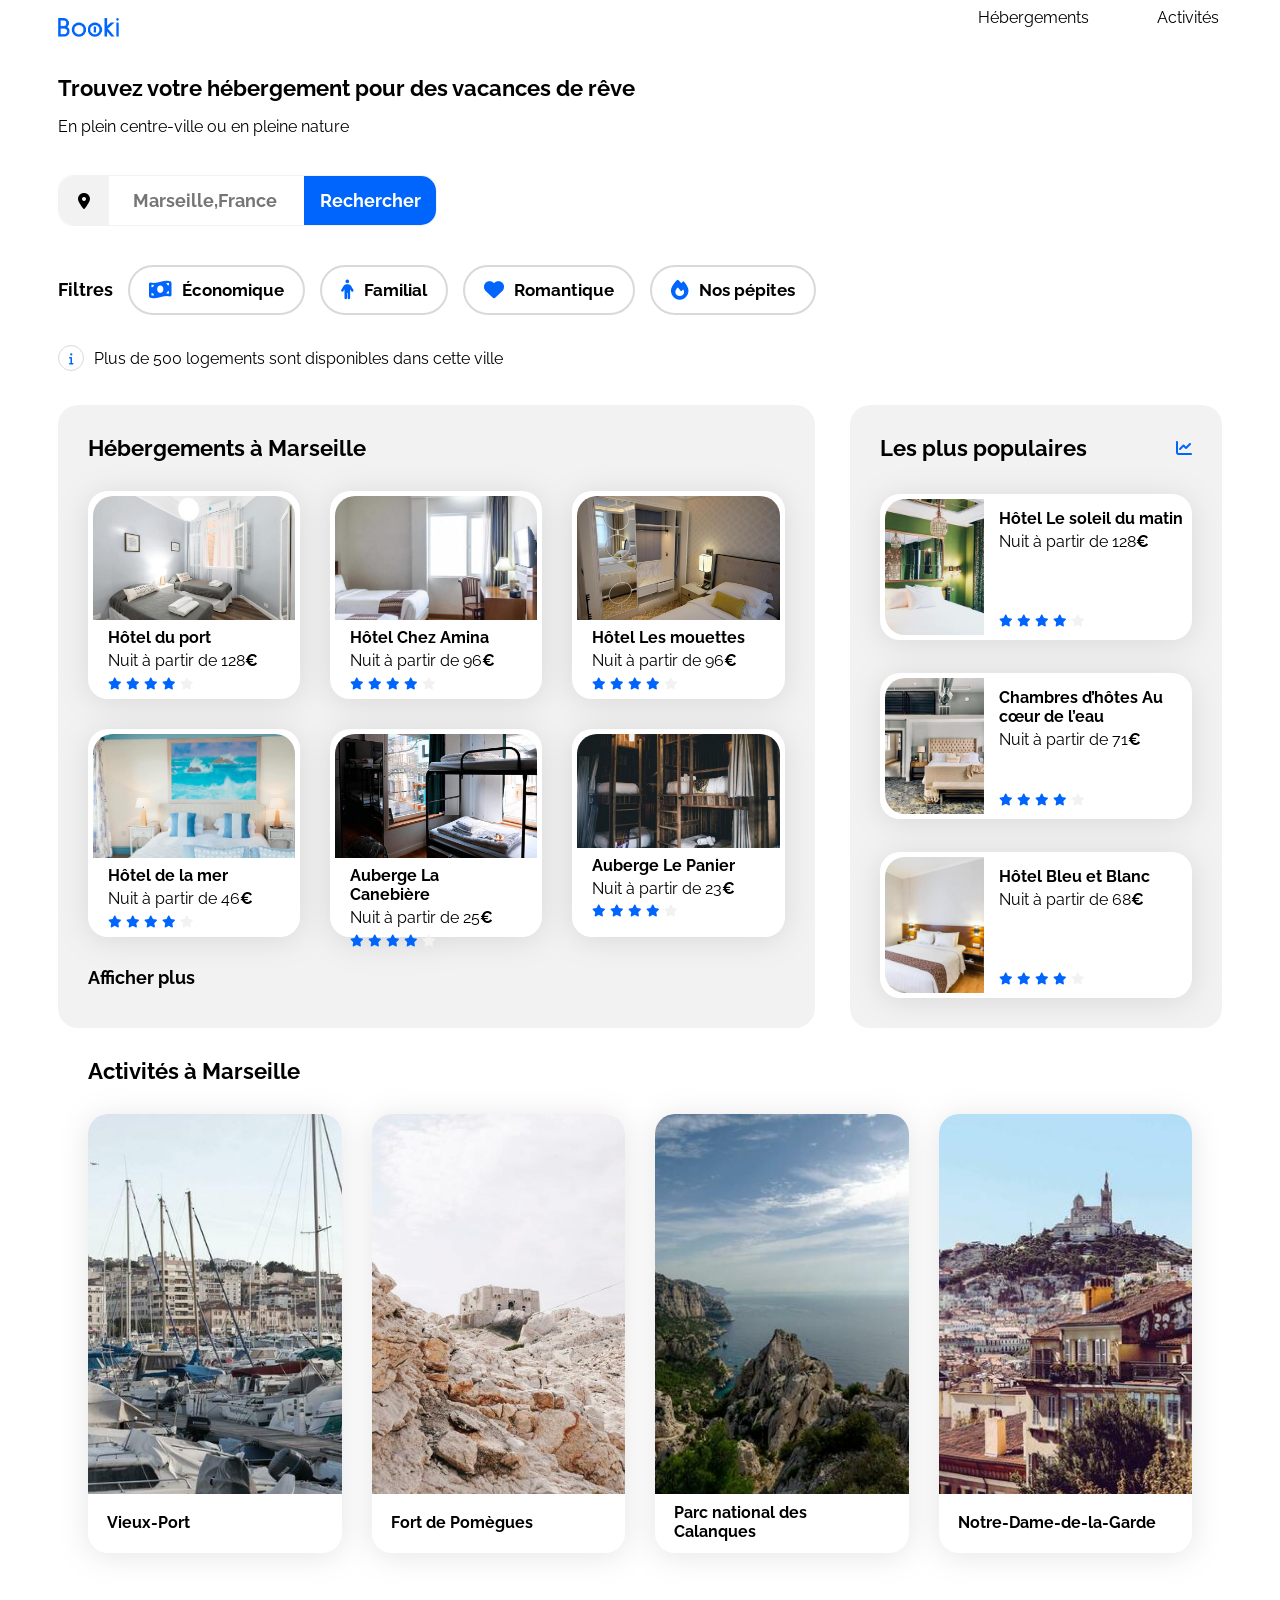
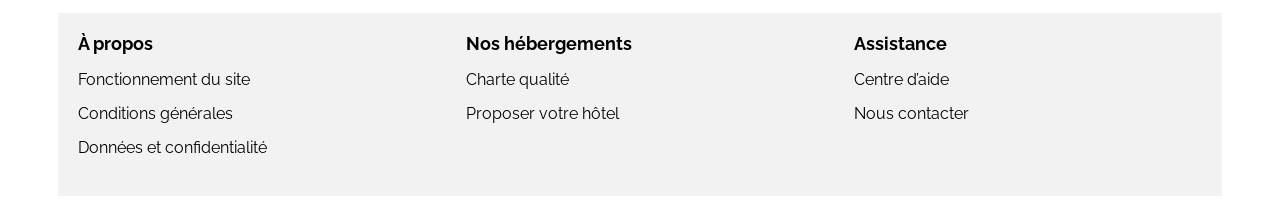
==== commit 03b20da0: "Derniere étape responsive" ====
--- a/index.html
+++ b/index.html
@@ -22,8 +22,8 @@
                     <img src="images/logo/Booki.png" alt="logo_booki" class = "logo_header" > 
                 </div>
                 <nav class = "container_header_button">
-                    <a href="#" class = "button_header">Hébergements</a>
-                    <a href="#" class = "button_header">Activités</a>
+                    <a href= "#hebergements" class = "button_header">Hébergements</a>
+                    <a href="#activities-in-Marseille" class = "button_header">Activités</a>
                 </nav>
             </div>
         </header>
@@ -89,7 +89,7 @@
 
         <main>
             <div class="hebergements-and-populaires">
-                <section class="hebergements">
+                <section class="hebergements" id = "hebergements">
                     <h2 class="section-title">Hébergements à Marseille</h2>
                     <div class="hebergements-cards">
                         <a href="">
@@ -130,7 +130,7 @@
                             <article class="card">
                                 <img src="./images/hebergements/reisetopia.jpg" alt="Hôtel Les mouettes">
                                     <div class="card-content">
-                                    <h3 class="card-title">Hôtel Chez Amina</h3>
+                                    <h3 class="card-title">Hôtel Les mouettes</h3>
                                     <p class="card-subtitle">Nuit à partir de 96<span class="euro">€</span></p>
                                     <div class="card-rating">
                                         <i class="fa-xs fa-solid fa-star" aria-hidden="true"></i>
@@ -148,7 +148,7 @@
                             <article class="card">
                                 <img src="./images/hebergements/annie-spratt.jpg" alt="Hôtel de la mer">
                                 <div class="card-content">
-                                    <h3 class="card-title">Hôtel Les mouettes</h3>
+                                    <h3 class="card-title">Hôtel de la mer</h3>
                                     <p class="card-subtitle">Nuit à partir de 46<span class="euro">€</span></p>
                                     <div class="card-rating">
                                         <i class="fa-xs fa-solid fa-star" aria-hidden="true"></i>
@@ -197,7 +197,7 @@
                             </article>
                         </a>
                     </div>
-                    <a href="#"><h3 class ="no-margin">Afficher plus</h3></a>
+                    <a href="#"><span class ="plus-text euro no-margin">Afficher plus</span></a>
                 </section>
                 <section class="populaires">
                     <div class="populaires-title">
@@ -207,7 +207,7 @@
                     <div class="populaires-cards">
                         <a href="#">
                             <article class="card">
-                                <img src="./images/hebergements/emile-guillemot.jpg" alt="Image de la chambre d'hôtel montrant un lit">
+                                <img src="./images/hebergements/emile-guillemot.jpg" alt="Hôtel Le soleil du matin">
                                 <div class="card-content">
                                     <div class="card-txt">
                                         <h3 class="card-title">Hôtel Le soleil du matin</h3>
@@ -226,7 +226,7 @@
                         </a>
                         <a href="#">
                             <article class="card">
-                                <img src="./images/hebergements/aw-creative.jpg" alt="Image de la chambre d'hôtel montrant un lit">
+                                <img src="./images/hebergements/aw-creative.jpg" alt="Chambres d’hôtes Au cœur de l’eau">
                                 <div class="card-content">
                                     <div class="card-txt">
                                         <h3 class="card-title">Chambres d’hôtes Au cœur de l’eau</h3>
@@ -245,7 +245,7 @@
                         </a>
                         <a href="#">
                             <article class="card">
-                                <img src="./images/hebergements/febrian-zakaria2.jpg" alt="Image de la chambre d'hôtel montrant un lit">
+                                <img src="./images/hebergements/febrian-zakaria2.jpg" alt="Hôtel Bleu et Blanc">
                                 <div class="card-content">
                                     <div class="card-txt">
                                         <h3 class="card-title">Hôtel Bleu et Blanc</h3>
@@ -265,14 +265,14 @@
                     </div>
                 </section>
             </div>
-            <div class="activities-in-Marseille">
-                <h2 class="section-title">Hébergements à Marseille</h2>
+            <div class="activities-in-Marseille" id = "activities-in-Marseille">
+                <h2 class="section-title">Activités à Marseille</h2>
                 <section class="activities-cards">
                     <a href="#">
                         <article class="card">
                             <img src="./images/activites/reno-laithienne.jpg" alt="Vieux-Port">
                             <div class="card-content">
-                                <p class= "euro">Vieux-Port</p>
+                                <h3 class= "activities-cards-text euro">Vieux-Port</h3>
                             </div>
                         </article>
 
@@ -281,7 +281,7 @@
                         <article class="card">
                             <img src="./images/activites/paul-hermann.jpg" alt="Fort de Pomègues">
                             <div class="card-content">
-                                <p class= "euro">Fort de Pomègues</p>
+                                <h3 class= "activities-cards-text euro">Fort de Pomègues</h3>
                             </div>
                         </article>
 
@@ -290,7 +290,7 @@
                         <article class="card">
                             <img src="./images/activites/kilyan-sockalingum.jpg" alt="Parc national des Calanques">
                             <div class="card-content">
-                                <p class= "euro">Parc national des Calanques</p>
+                                <h3 class= "activities-cards-text euro">Parc national des Calanques</h3>
                             </div>
                         </article>
 
@@ -299,7 +299,7 @@
                         <article class="card">
                             <img src="./images/activites/florian-wehde.jpg" alt="Notre-Dame-de-la-Garde">
                             <div class="card-content">
-                                <p class= "euro">Notre-Dame-de-la-Garde</p>
+                                <h3 class= "activities-cards-text euro">Notre-Dame-de-la-Garde</h3>
                             </div>
                         </article>
 
@@ -311,26 +311,26 @@
 
         <footer class="footer_container">                
             <section>
-                <h3 class="footer_titles">À propos</h3>
-                <nav class="footer_nav_list">
-                    <a href="#" class="footer_hyperlink">Fonctionnement du site</a>
-                    <a href="#" class="footer_hyperlink">Conditions générales</a>
-                    <a href="#" class="footer_hyperlink">Données et confidentialité</a>
-                </nav>
+                <h2 class="footer_titles">À propos</h2>
+                <ul class="footer_list">
+                    <li><a href="#" class="footer_hyperlink">Fonctionnement du site</a></li>
+                    <li><a href="#" class="footer_hyperlink">Conditions générales</a></li>
+                    <li><a href="#" class="footer_hyperlink">Données et confidentialité</a></li>
+                </ul>
             </section>
             <section>
-                <h3 class="footer_titles">Nos hébergements</h3>
-                <nav class="footer_nav_list">
-                    <a href="#" class="footer_hyperlink">Charte qualité</a>
-                    <a href="#" class="footer_hyperlink">Proposer votre hôtel</a>
-                </nav>
+                <h2 class="footer_titles">Nos hébergements</h2>
+                <ul class="footer_list">
+                    <li><a href="#" class="footer_hyperlink">Charte qualité</a></li>
+                    <li><a href="#" class="footer_hyperlink">Proposer votre hôtel</a></li>
+                </ul>
             </section>
             <section>
-                <h3 class="footer_titles">Assistance</h3>
-                <nav class="footer_nav_list">                    
-                    <a href="#" class="footer_hyperlink">Centre d’aide</a>
-                    <a href="#" class="footer_hyperlink">Nous contacter</a>
-                </nav>
+                <h2 class="footer_titles">Assistance</h2>
+                <ul class="footer_list">                    
+                    <li><a href="#" class="footer_hyperlink">Centre d’aide</a></li>
+                    <li><a href="#" class="footer_hyperlink">Nous contacter</a></li>
+                </ul>
             </section>
         </footer>
     </div>
--- a/css/style.css
+++ b/css/style.css
@@ -294,6 +294,152 @@
     box-sizing: border-box;
 }
 
+
+
+
+/****** Hebergements ***********/
+.hebergements {
+    display: flex;
+    flex-direction: column;
+    width: 65%;
+    gap: 30px;
+}
+
+
+.hebergements-cards {
+    display: grid;
+    grid-template-columns: repeat(3, 1fr); /*3colonnes, chaque colonne prend 1 fraction de l'espace dispo*/
+    gap: 30px;
+}
+
+.hebergements-cards .card {
+    width : 100%;  /****** taille des cartes ***********/
+    height: 208px;
+    max-height: 100%;
+    display: flex;
+    flex-direction: column;
+}
+
+.hebergements-cards img {
+    width: 100%;
+    height: 124px;
+    border-top-left-radius: 20px;
+    border-top-right-radius: 20px;
+}
+
+.hebergements-cards .card-content {
+    display: flex;
+    flex-direction: column;
+    box-sizing: border-box;
+    height: 100%;
+    margin-left: 15px;
+    margin-right: 15px;
+    gap: 4px;
+}
+
+.hebergements-cards .card-title {
+    margin: 8px 0 0 0;/* haut | droite | bas | gauche */
+}
+
+.hebergements-cards .card-subtitle {
+    margin: 0;
+}
+
+.hebergements-cards .card-rating {
+    margin-bottom: 8px;
+}
+
+.plus-text{
+    font-size: 18px;
+}
+
+
+/****** Populaires ***********/
+.populaires {
+    width: 32%;
+}
+
+.populaires-title {
+    display: flex;
+    justify-content: space-between;
+    align-items: center;
+}
+
+.populaires-cards .card {
+    display: flex;
+    margin-top: 33px;
+}
+
+.populaires-cards img {
+    width: 33%;
+    height: 136px;
+    border-top-left-radius: 20px;
+    border-bottom-left-radius: 20px;
+}
+
+.populaires-cards .card-content {
+    width: 67%;
+    padding-left: 15px;
+    display: flex;
+    flex-direction: column;
+    justify-content: space-between;
+    box-sizing: border-box;
+}
+
+.populaires-cards .card-title {
+    margin-top: 10px;
+    margin-bottom: 4px;
+}
+
+.populaires-cards .card-subtitle {
+    margin: 0;
+}
+
+.populaires-cards .card-rating {
+    margin-bottom: 5px;
+}
+/******Activités à Marseille**********/
+.activities-in-Marseille{
+    display: flex;
+    flex-direction: column;
+    margin: 30px 30px 60px 30px;
+    gap:30px
+}
+
+.activities-cards {
+    display: grid;
+    grid-template-columns: repeat(4, 1fr);
+    gap: 30px;
+}
+
+.activities-cards .card {
+    width: 100%;
+    height: 439px;
+    padding: 0px;
+}
+
+.activities-cards img {
+    width: 100%;
+    height: 380px;
+    border-top-left-radius: 20px;
+    border-top-right-radius: 20px;
+}
+
+.activities-cards .card-content {
+    display: flex;
+    margin-left: 19px;
+    margin-right: 19px;
+}
+
+.activities-cards-text{
+    display: flex;
+    min-height: 3em; /*Pour quand ça réduit de taille*/
+    font-size: 16px;
+    align-items: center;
+    margin-top: auto;
+}
+
+
 /*Footer*/
 .footer_container{
     display: grid;
@@ -301,159 +447,28 @@
     height: 163px;
     grid-template-columns: repeat(3, 1fr);
     background-color: var(--main-bg-color);
-    padding-left: 20px;
+    padding-top: 20px;
 }
 
 .footer_titles{
     margin-bottom: 15px;
-}
-
-.footer_nav_list{
-    display: flex;
-    flex-direction: column;
+    font-size: 18px;
+    margin-top: 0;
+    padding-left: 20px;
+}
+
+.footer_list{
+    display: flex;
+    list-style: none;
+    flex-direction: column;
+    padding: 0px 0px 0px 20px;
     width: fit-content;
     gap: 15px ;
 }
 
-/*.footer_nav_list a:hover{
+.footer_list a:hover{
     color: #0065FC;
 }
-
-/******Activités à Marseille**********/
-.activities-in-Marseille{
-    display: flex;
-    flex-direction: column;
-    margin: 30px;
-    gap:30px
-}
-
-.activities-cards {
-    display: grid;
-    grid-template-columns: repeat(4, 1fr);
-    gap: 30px;
-}
-
-.activities-cards .card {
-    width: 100%;
-    height: 439px;
-    padding: 0px;
-}
-
-.activities-cards img {
-    width: 100%;
-    height: 380px;
-    border-top-left-radius: 20px;
-    border-top-right-radius: 20px;
-    
-}
-
-.activities-cards .card-content {
-    display: flex;
-    box-sizing: border-box;
-    height: 100%;
-    margin-left: 19px;
-    margin-right: 19px;
-}
-
-/****** Hebergements ***********/
-.hebergements {
-    display: flex;
-    flex-direction: column;
-    width: 65%;
-    gap: 30px;
-}
-
-
-.hebergements-cards {
-    display: grid;
-    grid-template-columns: repeat(3, 1fr); /*3colonnes, chaque colonne prend 1 fraction de l'espace dispo*/
-    flex-wrap: wrap;
-    gap: 30px;
-}
-
-.hebergements-cards .card {
-    width : 100%;  /****** taille des cartes ***********/
-    height: 208px;
-    max-height: 100%;
-    display: flex;
-    flex-direction: column;
-}
-
-.hebergements-cards img {
-    width: 100%;
-    height: 124px;
-    border-top-left-radius: 20px;
-    border-top-right-radius: 20px;
-}
-
-.hebergements-cards .card-content {
-    display: flex;
-    flex-direction: column;
-    box-sizing: border-box;
-    height: 100%;
-    margin-left: 15px;
-    margin-right: 15px;
-    gap: 4px;
-}
-
-.hebergements-cards .card-title {
-    margin: 8px 0 0 0;/* haut | droite | bas | gauche */
-}
-
-.hebergements-cards .card-subtitle {
-    margin: 0;
-}
-
-.hebergements-cards .card-rating {
-    margin-bottom: 8px;
-}
-
-/****** Populaires ***********/
-.populaires {
-    width: 32%;
-}
-
-.populaires-title {
-    display: flex;
-    justify-content: space-between;
-    align-items: center;
-}
-
-.populaires-cards .card {
-    display: flex;
-    margin-top: 33px;
-}
-
-.populaires-cards img {
-    width: 33%;
-    height: 136px;
-    border-top-left-radius: 20px;
-    border-bottom-left-radius: 20px;
-}
-
-.populaires-cards .card-content {
-    width: 67%;
-    padding-left: 15px;
-    display: flex;
-    flex-direction: column;
-    justify-content: space-between;
-    box-sizing: border-box;
-}
-
-.populaires-cards .card-title {
-    margin-top: 10px;
-    margin-bottom: 4px;
-}
-
-.populaires-cards .card-subtitle {
-    margin: 0;
-}
-
-.populaires-cards .card-rating {
-    margin-bottom: 5px;
-}
-
-
 
 
 /* Le code ci-dessous correspond à la version responsive uniquement */
@@ -461,6 +476,25 @@
 /****** Media queries ***********/
 /* Medium devices (tablets, less/equal than 1024px) */
 @media (max-width: 1024px) {
+
+
+    .container_filter_bar{/*nouvelle config pour la barre de filtre*/
+        flex-wrap: wrap;/*active le retour à la ligne*/
+        height: auto;
+        width: 100%; /*redimensionne aux format mobile*/
+        gap: 0px; /*à zero pour que ça ne saute pas de ligne en trop*/        
+    }
+    
+    .filter_text{
+        width: 1024px; /*largeur max pour occuper la 1ère ligne complète*/
+        margin-top: 0px; /*écart entre search_bar et filtre correspondant à la maquette*/
+    }
+
+    .filter_button{
+        margin-right: 20px;
+    }
+
+
     .hebergements-and-populaires {
         flex-direction: column;
     }
@@ -490,7 +524,21 @@
 
     .populaires-cards .card-subtitle {
         font-size: 13px;
-    }
+
+
+    }
+
+    .activities-cards img {
+        height: 200px;    
+    }
+
+    .activities-cards .card {
+        height: 270px;
+    }
+
+
+
+
 }
 
 /* Small devices (phones, less than 768px) */
@@ -499,7 +547,7 @@
 
     .main-container {
         padding: 0;
-        max-width: 375px; /*maintiens la largeur max à 375px*/
+        
     }
 
     /****** Header ***********/
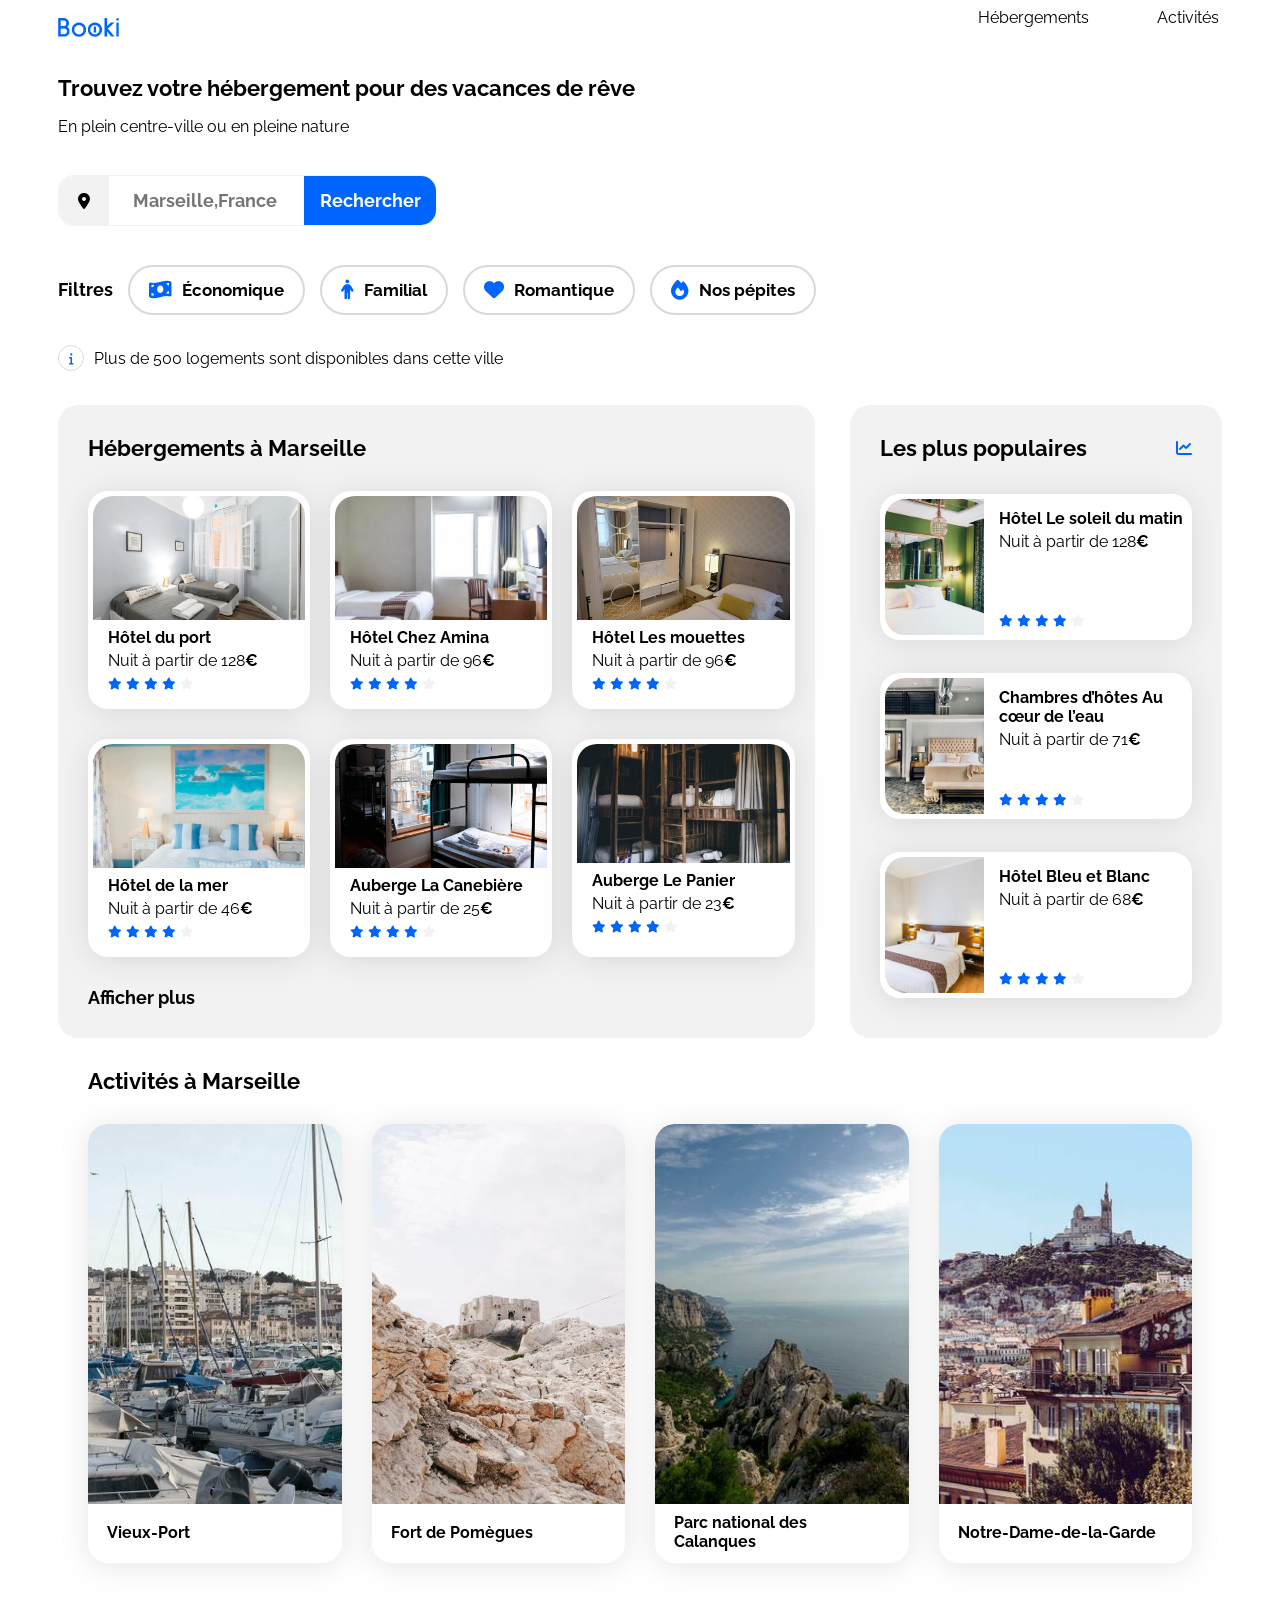
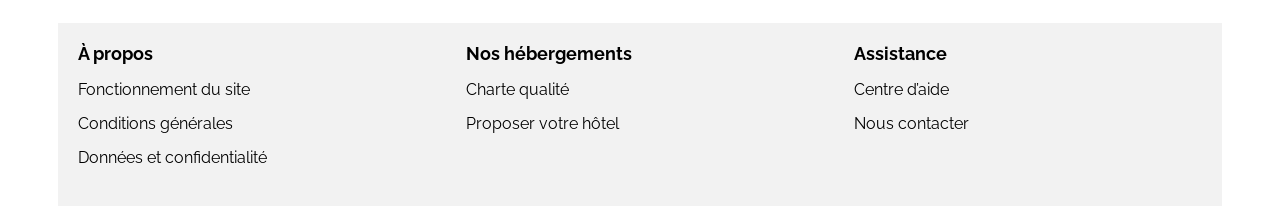
==== commit 4d51ee2e: "Finalisation du projet" ====
--- a/index.html
+++ b/index.html
@@ -10,7 +10,7 @@
     <link href="https://fonts.googleapis.com/css2?family=Raleway:wght@400;500;700&display=swap" rel="stylesheet">
     <link rel="stylesheet" href="https://cdnjs.cloudflare.com/ajax/libs/font-awesome/6.2.1/css/all.min.css"
         integrity="sha512-MV7K8+y+gLIBoVD59lQIYicR65iaqukzvf/nwasF0nqhPay5w/9lJmVM2hMDcnK1OnMGCdVK+iQrJ7lzPJQd1w=="
-        crossorigin="anonymous" referrerpolicy="no-referrer" />
+        crossorigin="anonymous" referrerpolicy="no-referrer">
     <link rel="stylesheet" href="./css/style.css">
 </head>
 
@@ -29,7 +29,7 @@
         </header>
         <div class = "container_infogroup">
             <div class ="container_headine">
-                <p class ="headline_title">Trouvez votre hébergement pour des vacances de rêve</p>
+                <h1 class ="headline_title">Trouvez votre hébergement pour des vacances de rêve</h1>
                 <p class = "headline_subtitle">En plein centre-ville ou en pleine nature</p>
             </div>
             <div class = "container_search_bar" >
--- a/css/style.css
+++ b/css/style.css
@@ -1,7 +1,15 @@
 /****** General ***********/
 * {
-    font-family: 'Raleway', sans-serif ;
-}
+    font-family: 'Raleway', sans-serif ;/*tous les éléments HTML*/
+}
+
+*::before,
+*::after {
+    box-sizing: border-box;
+}
+
+
+
 
 :root {
     --main-color: #0065FC;
@@ -24,7 +32,6 @@
     width: 100%;
     max-width: 1440px;
     padding: 0 50px;
-    box-sizing: border-box;
 }
 
 a {
@@ -42,7 +49,6 @@
     border-radius: 20px;
     padding: 5px;
     filter: drop-shadow(0px 3px 15px rgba(0, 0, 0, 0.1));
-    box-sizing: border-box;
 
 }
 
@@ -69,7 +75,7 @@
 
 /****** Header ***********/
 
-.logo_header {           /* Taille logo*/
+.logo_header {                                                      /* Taille logo*/
   width: 61.09px;
   height: 19px;
 }
@@ -92,17 +98,17 @@
     display: flex;
     width: 244px;
     height: 35px;
-    gap : 68px; /* écart */
+    gap : 68px;                                                         /* écart */
 }
 
 .button_header{
-    font-size: 1em; /* Taille police */
+    font-size: 1em;                                                     /* Taille police */
 }
 
 .button_header:hover{
-    text-decoration: overline;   /* surligne*/
-    text-decoration-thickness: 2px; /* taille de la ligne */
-    color: var(--main-color); /* couleur */
+    text-decoration: overline;                                          /* surligne*/
+    text-decoration-thickness: 2px;                                     /* taille de la ligne */
+    color: var(--main-color);                                           /* couleur */
 }
 
 
@@ -113,7 +119,7 @@
     flex-direction: column;
     height: auto;
     gap :35px;
-    margin-bottom: 35px;  /* écart avec boîte d'hébergement */
+    margin-bottom: 35px;                                                /* écart avec boîte d'hébergement */
 }
 
 
@@ -192,14 +198,13 @@
     color: var(--neutral-color);
 }
 
-.research_container{ /* Pour tout aligner*/
-    display: flex;
-    align-content: center;
+.research_container{                                                    /* Pour tout aligner*/
     width: 147px;
     height: 21px;
     font-size: 18px ;
     font-weight: 700;
     border: none;
+    outline: none;
 }
 
 /****** infogroup_filter_bar***********/
@@ -207,8 +212,8 @@
 .container_filter_bar{
     display: flex;
     list-style: none;
-    margin: 0;          /*De base, margin est à 40px*/
-    padding: 0;         /*De base, padding est à 40px*/
+    margin: 0;                                                  /*De base, margin est à 40px*/
+    padding: 0;                                                 /*De base, padding est à 40px*/
     width: 758px;
     height: 50px;
     gap: 15px;
@@ -231,7 +236,7 @@
 }
 
 .filter_button{
-    display: inline-flex; /*adapter la taille au contenu*/
+    display: inline-flex;                                           /*adapter la taille au contenu*/
     height: 50px;
     justify-content: center;
     align-items: center;
@@ -273,12 +278,8 @@
 }
 
 .align_info_text{
-    display: flex;
-    align-items: center;
     font-size: 16px;
 }
-
-
 
 
 /****** Hebergements And Populaires ***********/
@@ -308,14 +309,13 @@
 
 .hebergements-cards {
     display: grid;
-    grid-template-columns: repeat(3, 1fr); /*3colonnes, chaque colonne prend 1 fraction de l'espace dispo*/
+    grid-template-columns: repeat(3, 1fr);                                                  /*3colonnes, chaque colonne prend 1 fraction de l'espace dispo*/
     gap: 30px;
 }
 
 .hebergements-cards .card {
-    width : 100%;  /****** taille des cartes ***********/
+    width : 100%;                                                                           /****** taille des cartes ***********/
     height: 208px;
-    max-height: 100%;
     display: flex;
     flex-direction: column;
 }
@@ -332,13 +332,12 @@
     flex-direction: column;
     box-sizing: border-box;
     height: 100%;
-    margin-left: 15px;
-    margin-right: 15px;
+    margin: 0 15px;
     gap: 4px;
 }
 
 .hebergements-cards .card-title {
-    margin: 8px 0 0 0;/* haut | droite | bas | gauche */
+    margin: 8px 0 0 0;                                                                          /* haut | droite | bas | gauche */
 }
 
 .hebergements-cards .card-subtitle {
@@ -355,6 +354,7 @@
 
 
 /****** Populaires ***********/
+
 .populaires {
     width: 32%;
 }
@@ -398,7 +398,9 @@
 .populaires-cards .card-rating {
     margin-bottom: 5px;
 }
+
 /******Activités à Marseille**********/
+
 .activities-in-Marseille{
     display: flex;
     flex-direction: column;
@@ -427,13 +429,12 @@
 
 .activities-cards .card-content {
     display: flex;
-    margin-left: 19px;
-    margin-right: 19px;
+    margin: 0 19px;
 }
 
 .activities-cards-text{
     display: flex;
-    min-height: 3em; /*Pour quand ça réduit de taille*/
+    min-height: 3em;                                                                                                            /*Pour quand ça réduit de taille*/
     font-size: 16px;
     align-items: center;
     margin-top: auto;
@@ -441,6 +442,7 @@
 
 
 /*Footer*/
+
 .footer_container{
     display: grid;
     width: 100% ;
@@ -478,16 +480,16 @@
 @media (max-width: 1024px) {
 
 
-    .container_filter_bar{/*nouvelle config pour la barre de filtre*/
-        flex-wrap: wrap;/*active le retour à la ligne*/
+    .container_filter_bar{                                                  /*nouvelle config pour la barre de filtre*/
+        flex-wrap: wrap;                                                    /*active le retour à la ligne*/
         height: auto;
-        width: 100%; /*redimensionne aux format mobile*/
-        gap: 0px; /*à zero pour que ça ne saute pas de ligne en trop*/        
+        width: 100%;                                                                /*redimensionne aux format mobile*/
+        gap: 0px;                                                                           /*à zero pour que ça ne saute pas de ligne en trop*/        
     }
     
     .filter_text{
-        width: 1024px; /*largeur max pour occuper la 1ère ligne complète*/
-        margin-top: 0px; /*écart entre search_bar et filtre correspondant à la maquette*/
+        width: 1024px;                                                                  /*largeur max pour occuper la 1ère ligne complète*/
+        margin-top: 0px;                                                                    /*écart entre search_bar et filtre correspondant à la maquette*/
     }
 
     .filter_button{
@@ -528,11 +530,11 @@
 
     }
 
-    .activities-cards img {
+    .activities-cards img {                                         /*nouvelle hauteur de l'image*/
         height: 200px;    
     }
 
-    .activities-cards .card {
+    .activities-cards .card {                                       /*nouvelle hauteur totale*/
         height: 270px;
     }
 
@@ -542,24 +544,20 @@
 }
 
 /* Small devices (phones, less than 768px) */
+
 @media (max-width: 767.98px) {
     /* ... */
 
     .main-container {
-        padding: 0;
-        
-    }
-
+        padding: 0;        
+    }
+
+    body {
+        margin: 0;
+    }
     /****** Header ***********/
 
-    .logo_header {           /* Taille logo*/
-        width: 61.09px;
-        height: 19px;
-        align-items: center;
-    }
-
     .container_header{
-        display: flex;
         flex-direction: column;
         align-items: center;
     }
@@ -579,7 +577,7 @@
 
     .button_header{
         display: flex;
-        justify-content: center; /* horizontal */
+        justify-content: center;                                                                         /* horizontal */
         width: 100%;
         border-bottom: 2px solid var(--border-color);
     }
@@ -594,51 +592,58 @@
 
     .container_infogroup{
         align-items: center;
-        margin-bottom: 0;  /* écart avec boîte d'hébergement */
-    }
-
+        margin: 16px 16px 0px 16px ;                                                                                /* écart avec boîte d'hébergement */
+    }
+
+    .container_infogroup > :last-child{
+        margin-right: auto;
+    }
 
     /****** infogroup_search_bar***********/
 
-    .container_search_bar{/*change la taille de la barre*/
-        width: 335px;
+    .container_search_bar{                                                                                          /*change la taille de la barre*/
+        width: 100%;
 
     }
     
-    .research_button{/*changer la taille du bouton et les bords*/
+    .research_button{                                                                                               /*changer la taille du bouton et les bords*/
         width: 49px;
         height: 49px;
         border-radius: 15px;
     }
 
-    .magnifying_glass{/*Afficher la loupe*/
+    .magnifying_glass{                                                                                                  /*Afficher la loupe*/
         display: inline-block;
         color:var(--neutral-color) ;
     }
 
-    .research_button_text{/*effacer texte "rechercher"*/
+    .research_button_text{                                                                                              /*effacer texte "rechercher"*/
         display: none;
     }
 
     /****** infogroup_filter_bar***********/
 
 
-    .container_filter_bar{/*nouvelle config pour la barre de filtre*/
-        flex-wrap: wrap;/*active le retour à la ligne*/
-        justify-content: space-between;/*espace jusqu'au bord pour créer l'écart de 20px*/
-        width: 335px; /*redimensionne aux format mobile*/
-        height: 161px;
-        gap: 0px; /*à zero pour que ça ne saute pas de ligne en trop*/
-        
+    .container_filter_bar{                                                                                                   /*nouvelle config pour la barre de filtre*/
+        flex-wrap: wrap;                                                                                   /*active le retour à la ligne*/
+        max-width: 100%;                                                                                    /*taille maximum*/
+        height: 161px;                                                                                               /*redimensionne aux format mobile*/
+        gap: 20px;  
     }
     
+
+    .container_filter_bar li {
+      flex: 1 1 calc(50% - 52px); 
+    }
+
+
     .filter_text{
-        width: 375px; /*largeur max pour occuper la 1ère ligne complète*/
-        margin-top: 0px; /*écart entre search_bar et filtre correspondant à la maquette*/
+        margin: 0px;                                                                                                     /*écart entre search_bar et filtre correspondant à la maquette*/
     }
 
     .filter_button{
-        width: 162.5px; /*redimensionne aux format mobile*/
+        width: 100%;                                                                                    /*redimensionne aux format mobile*/
+        margin: 0;
 
     }
 
@@ -648,12 +653,108 @@
     }
 
 
+
+    /*hebergements-and-populaires*/
+
     .hebergements-and-populaires {
         flex-direction: column-reverse;
+        max-width: 100%;                                                                                     /*taille maximum*/;
+
     }
 
     .hebergements-and-populaires section {
         border-radius: 0;
-    }
-}
-
+        align-items: center;
+        padding-left: 20px;                                                                                  /*afin de coller au format mobile*/
+        padding-right: 20px;                                                                                 /*afin de coller au format mobile*/
+    }
+
+    .hebergements-and-populaires section:nth-of-type(1) {                                                   /*changer la couleur du fond de "hébergement" en le sélectionnant via (1) , colonne inversée */
+        background-color: #FFFFFF;
+    }
+
+
+
+    /*populaires*/
+
+
+    .populaires-cards {
+        flex-direction: column;
+    }
+
+    .populaires-cards a {                                                                                       /*sinon la balise <a> bloque l'étirement*/
+        display: block;
+        width: 100%;
+    }
+
+    /*hebergements*/
+
+    .hebergements-cards {
+        display: flex;
+        flex-direction: column;
+        width: 100%;
+    }
+
+
+    .hebergements {
+        background-color: var(--neutral-color);
+        margin-bottom: 35px;
+        
+    }
+
+    .hebergements > :first-child {
+        align-self: flex-start;
+        
+    }
+
+    .hebergements > :last-child {
+        align-self: flex-start;
+        
+    }
+
+    /******Activités à Marseille**********/
+
+    .activities-in-Marseille{
+        max-width: 100%;
+        margin: 0px 20px 65px 20px;                                         /*écart + marge pour correspondre à l'espace sur la maquette*/
+        gap:30px
+    }
+
+
+    .activities-cards {
+        display: flex;
+        flex-direction: column;
+        gap: 30px;
+    }
+
+   
+    .activities-cards .card {
+        width: 100%;
+        height: 200px;                                                      /*Taille maquette*/
+    }
+
+    .activities-cards img {
+        width: 100%;
+        height: 141px;                                                          /*Taille maquette*/
+        border-top-left-radius: 20px;
+        border-top-right-radius: 20px;
+    }
+
+    /*Footer*/
+
+    .footer_container{
+        display: flex;
+        flex-direction: column;
+        width: 100% ;
+        gap: 40px;
+        height: auto;
+        padding-top: 20px;
+    }
+
+
+
+
+
+
+}
+
